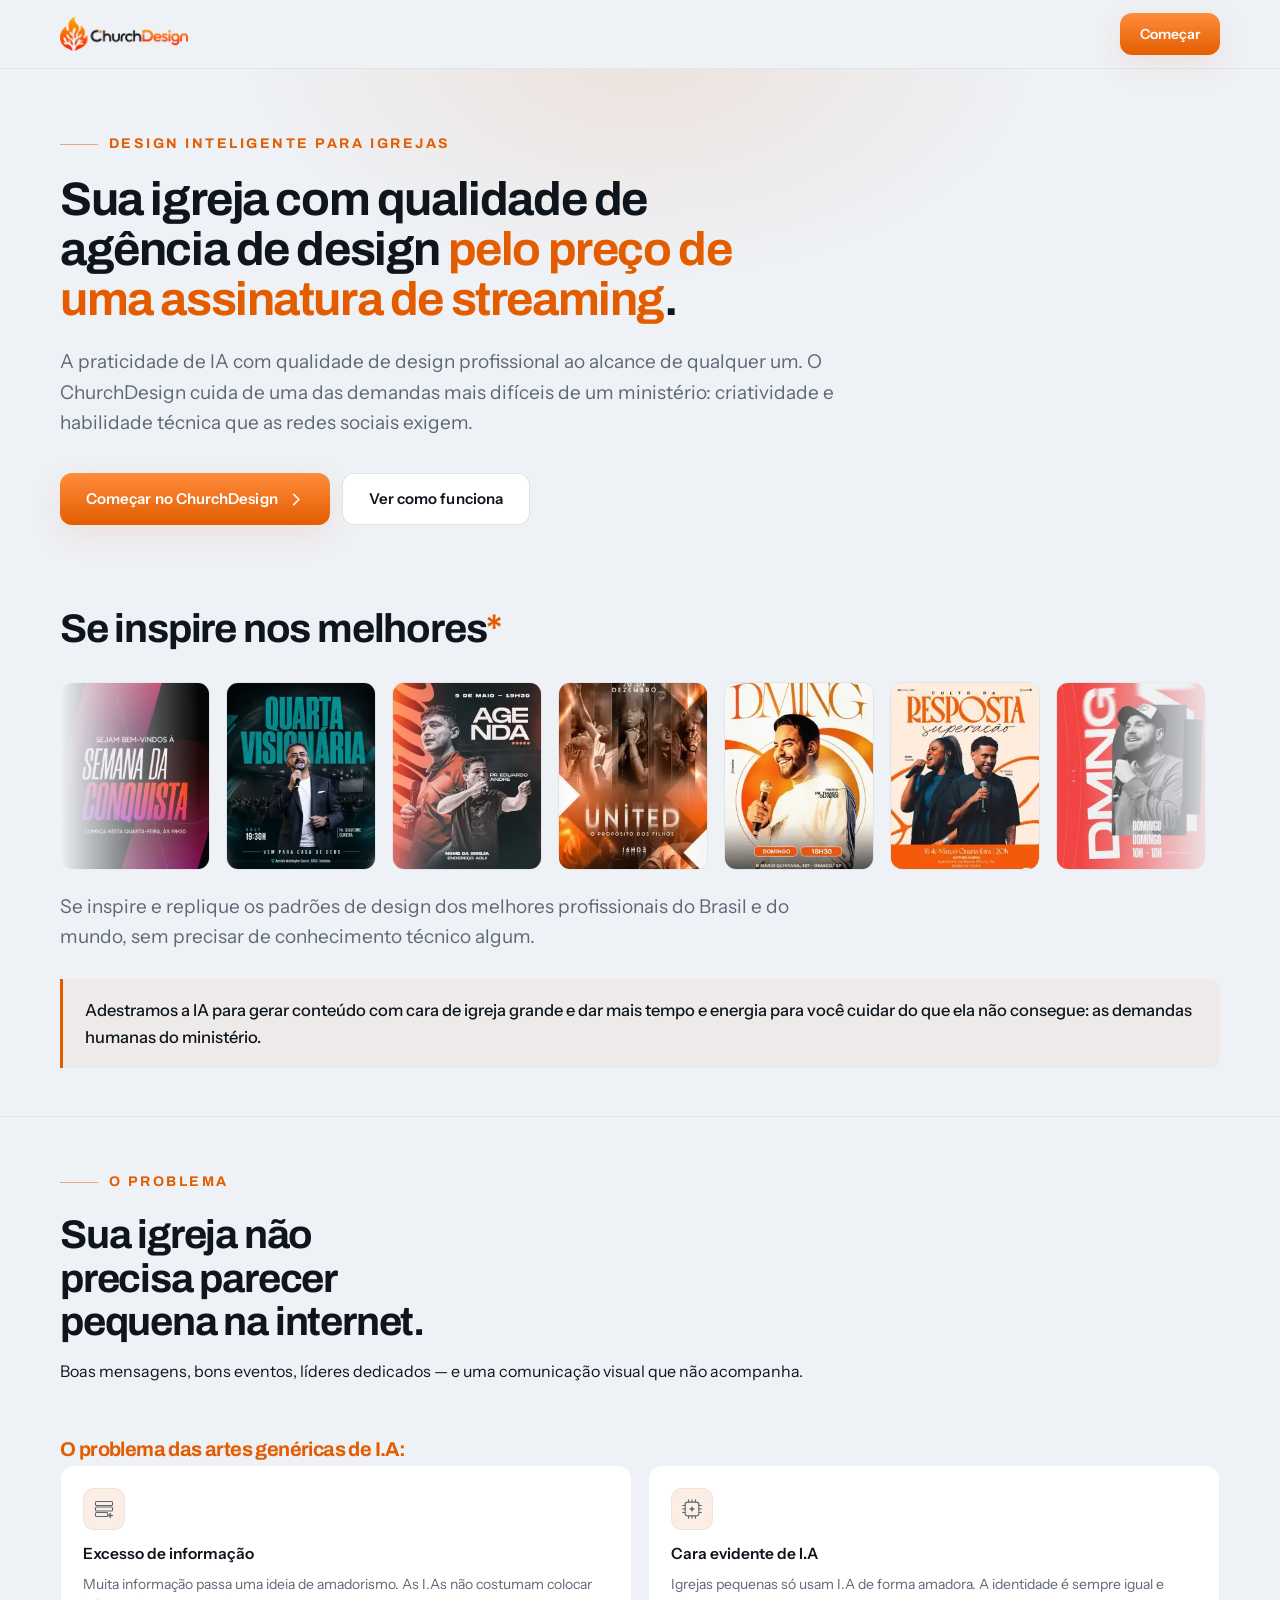
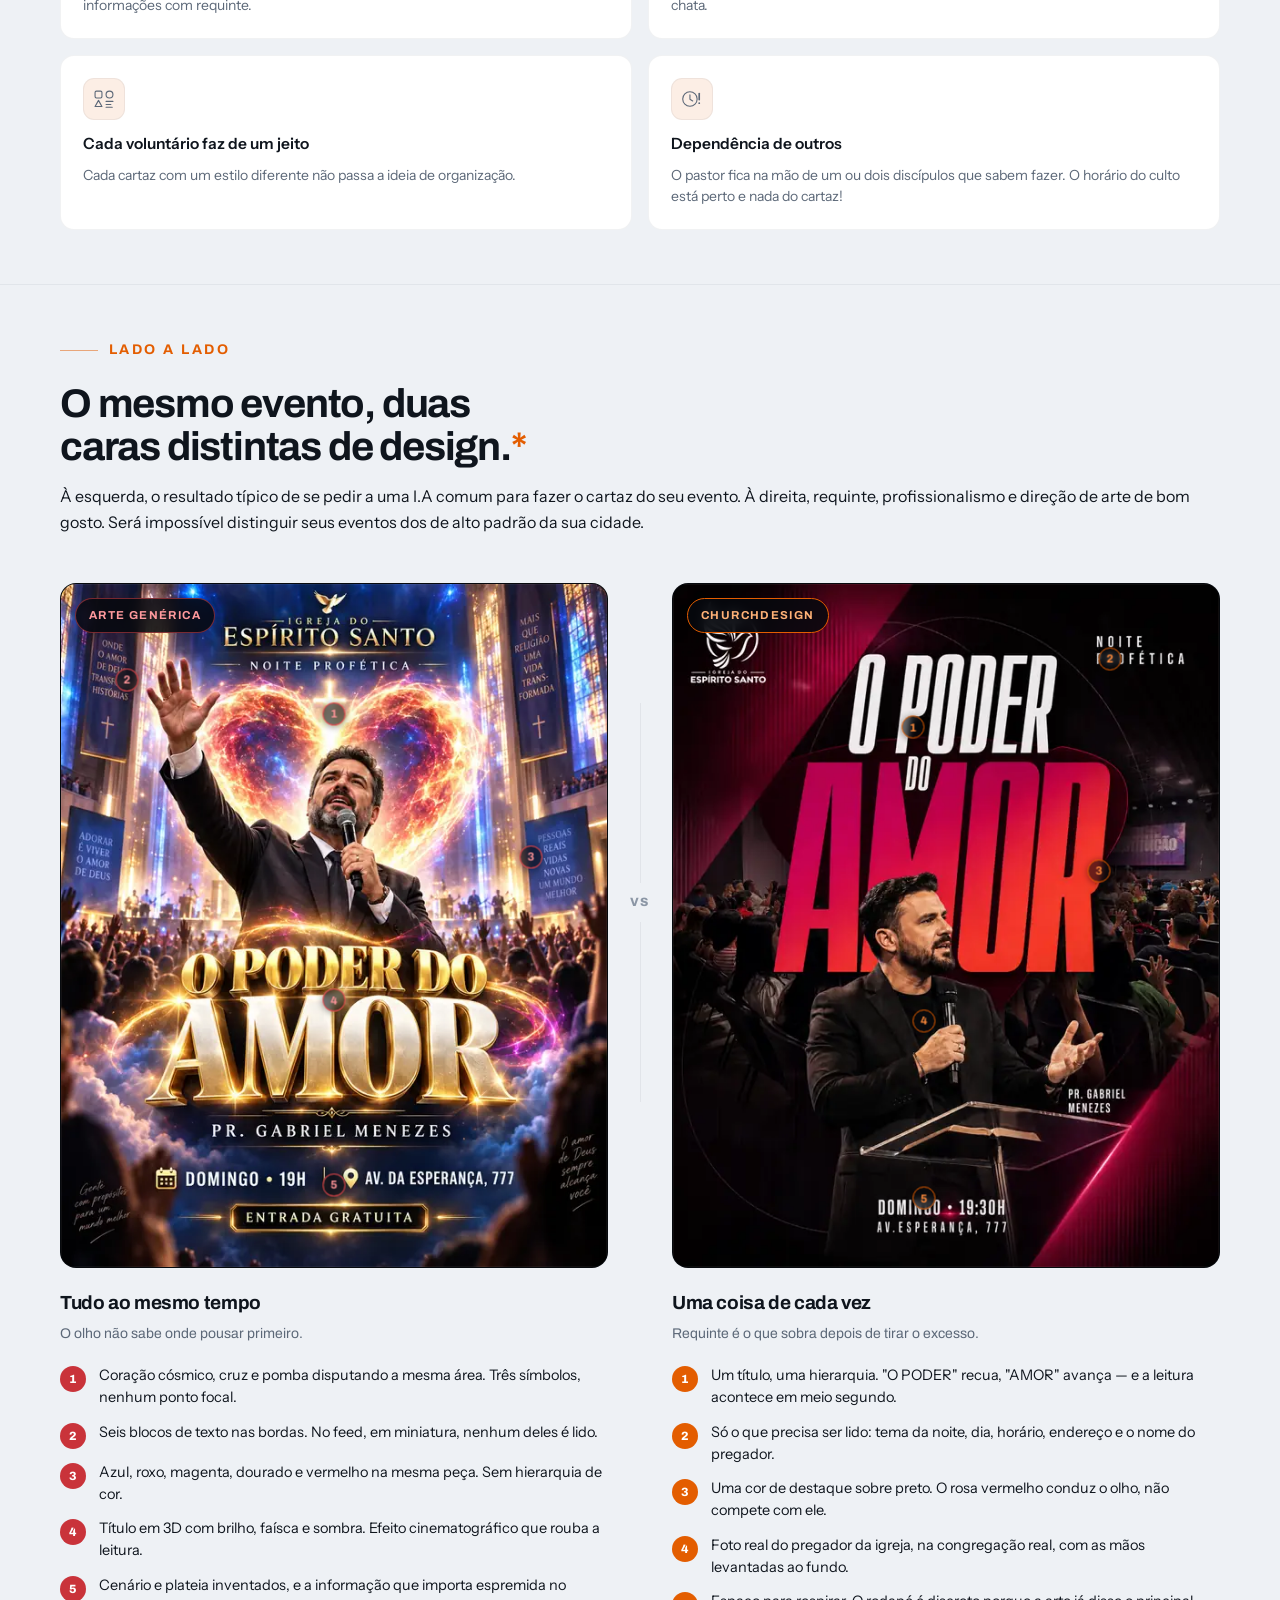
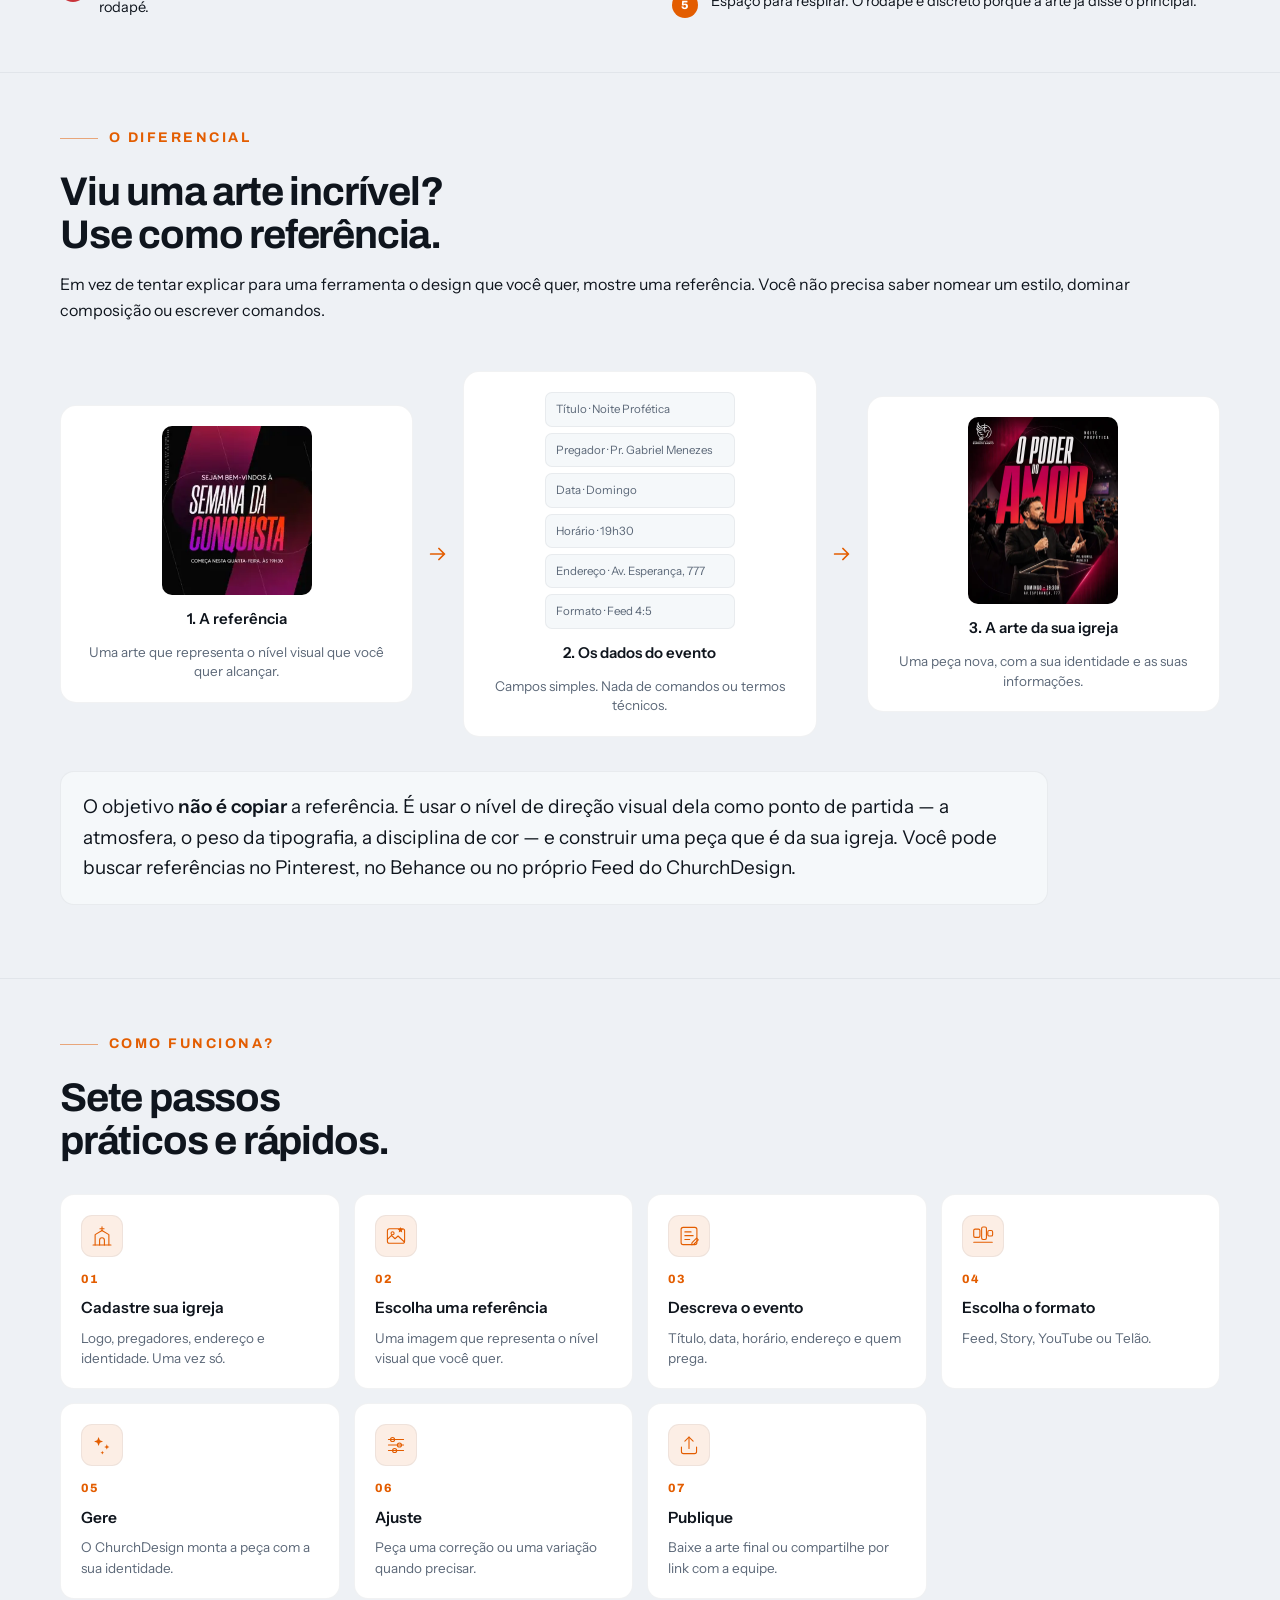
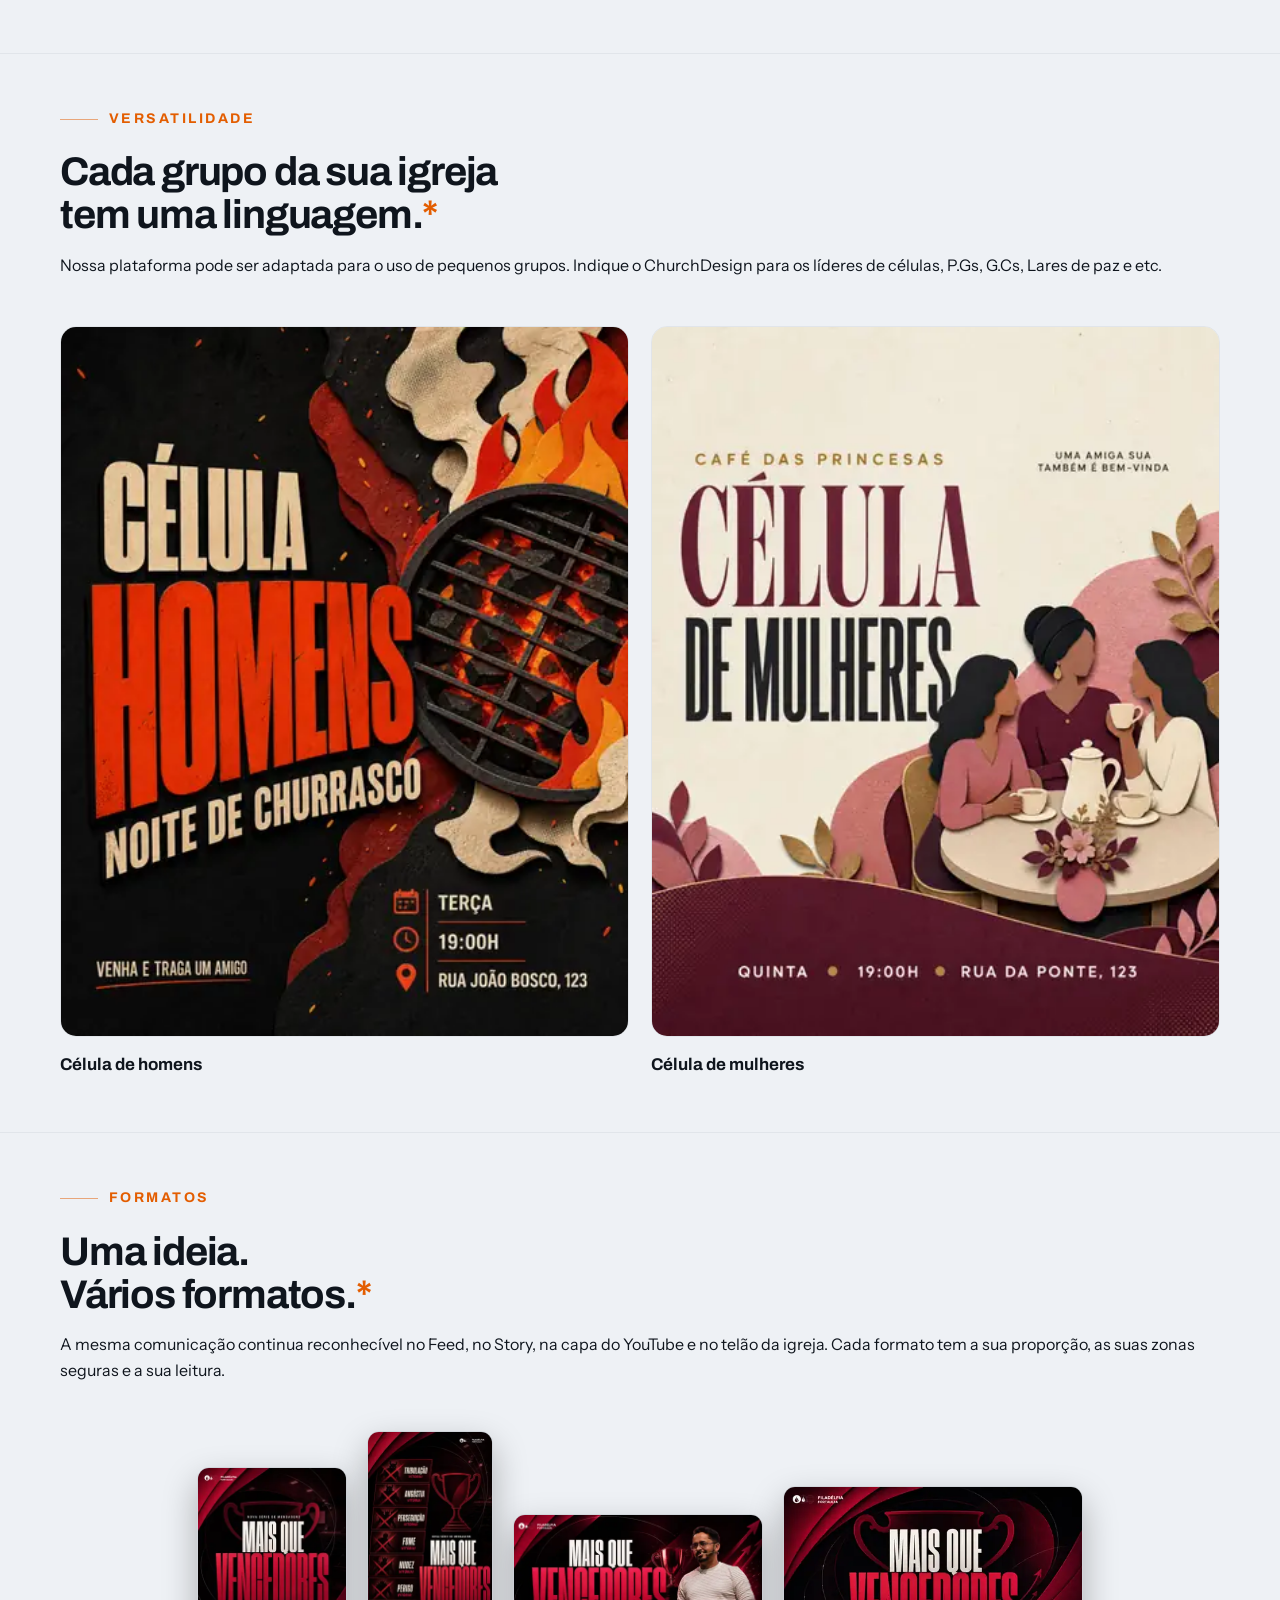
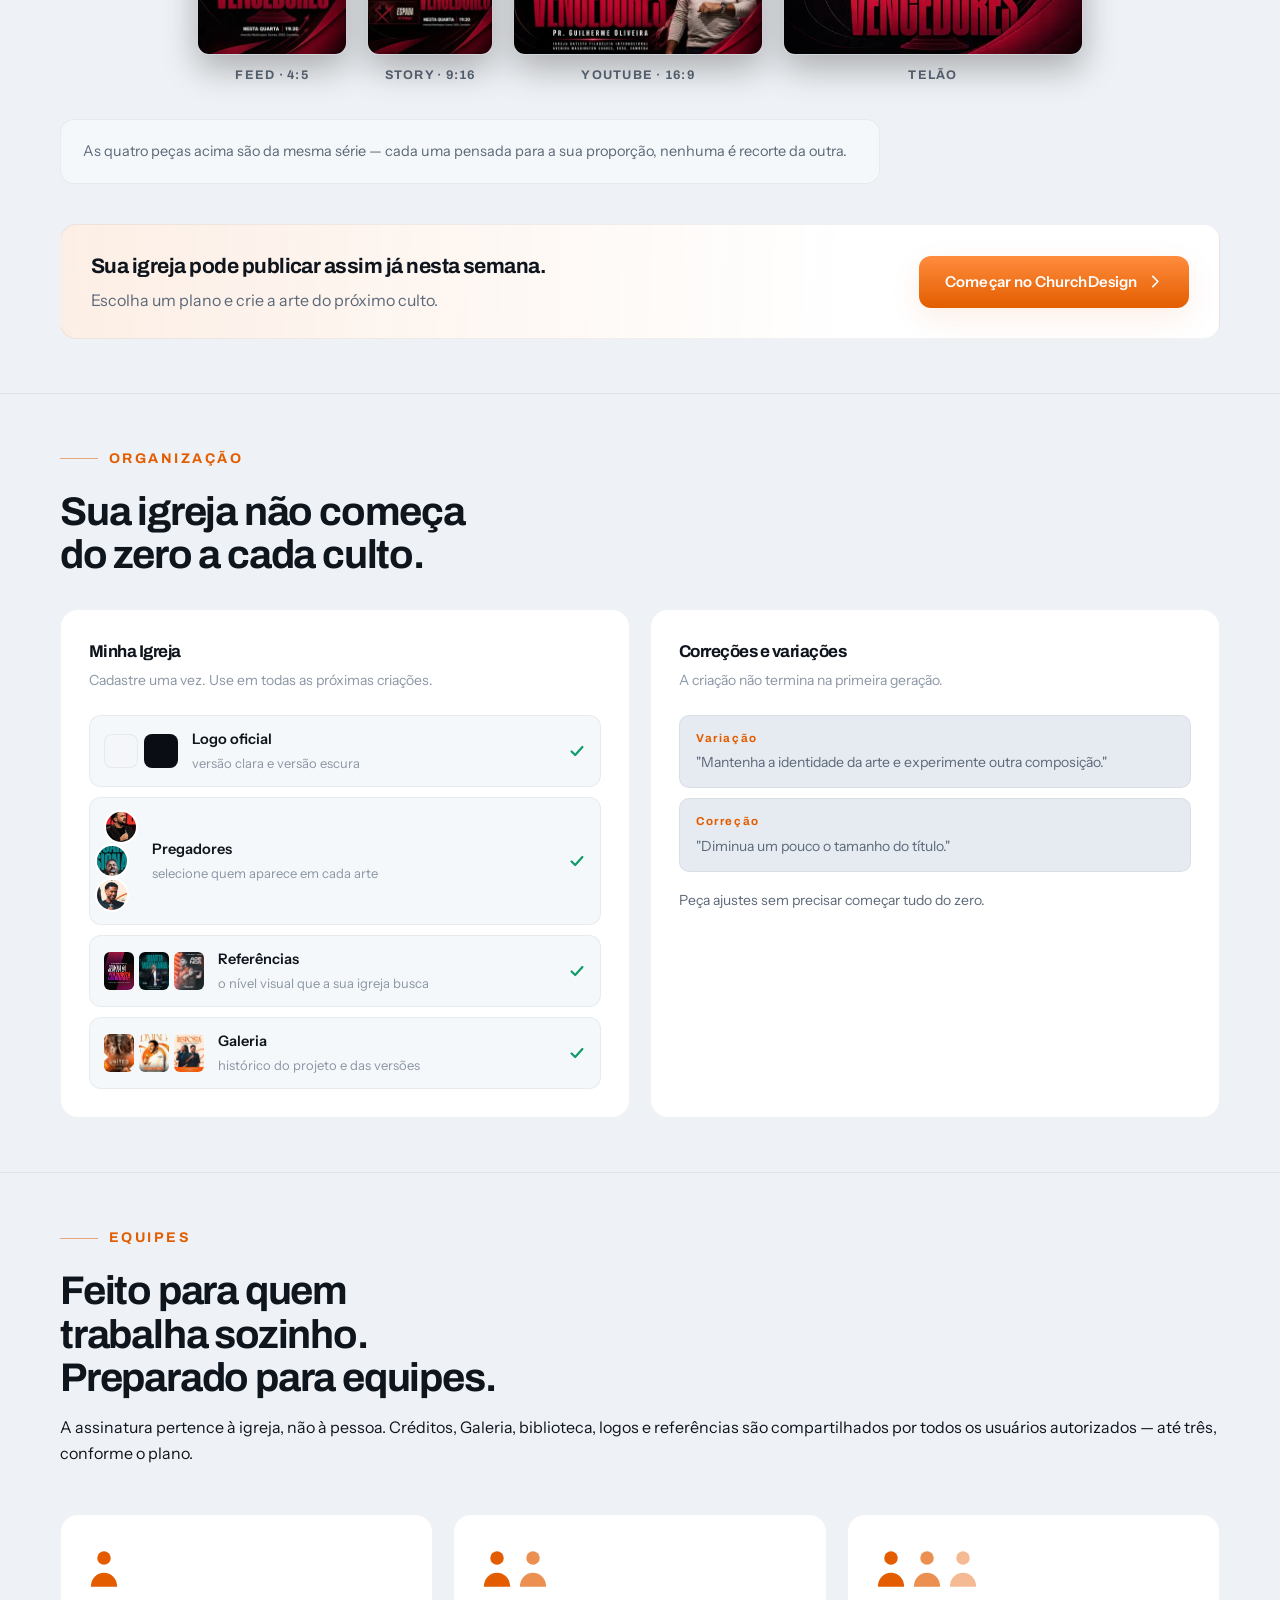
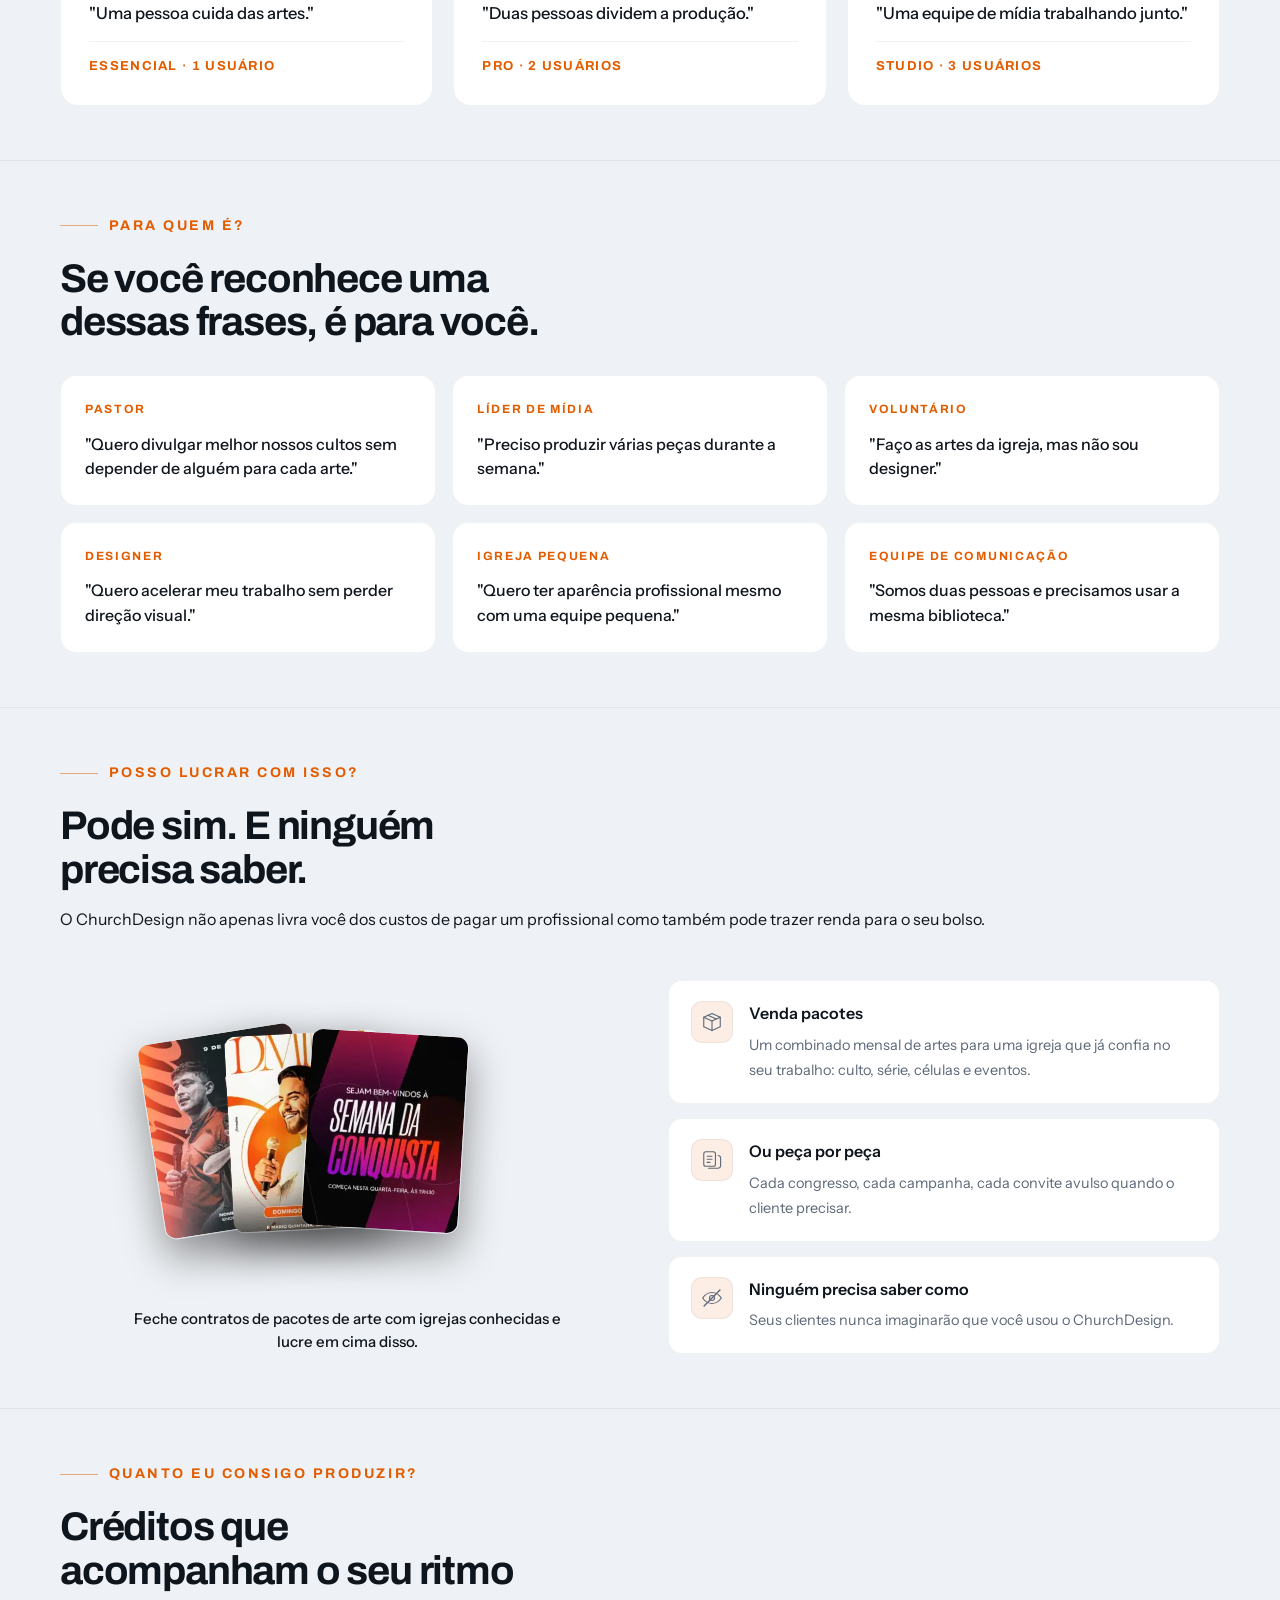
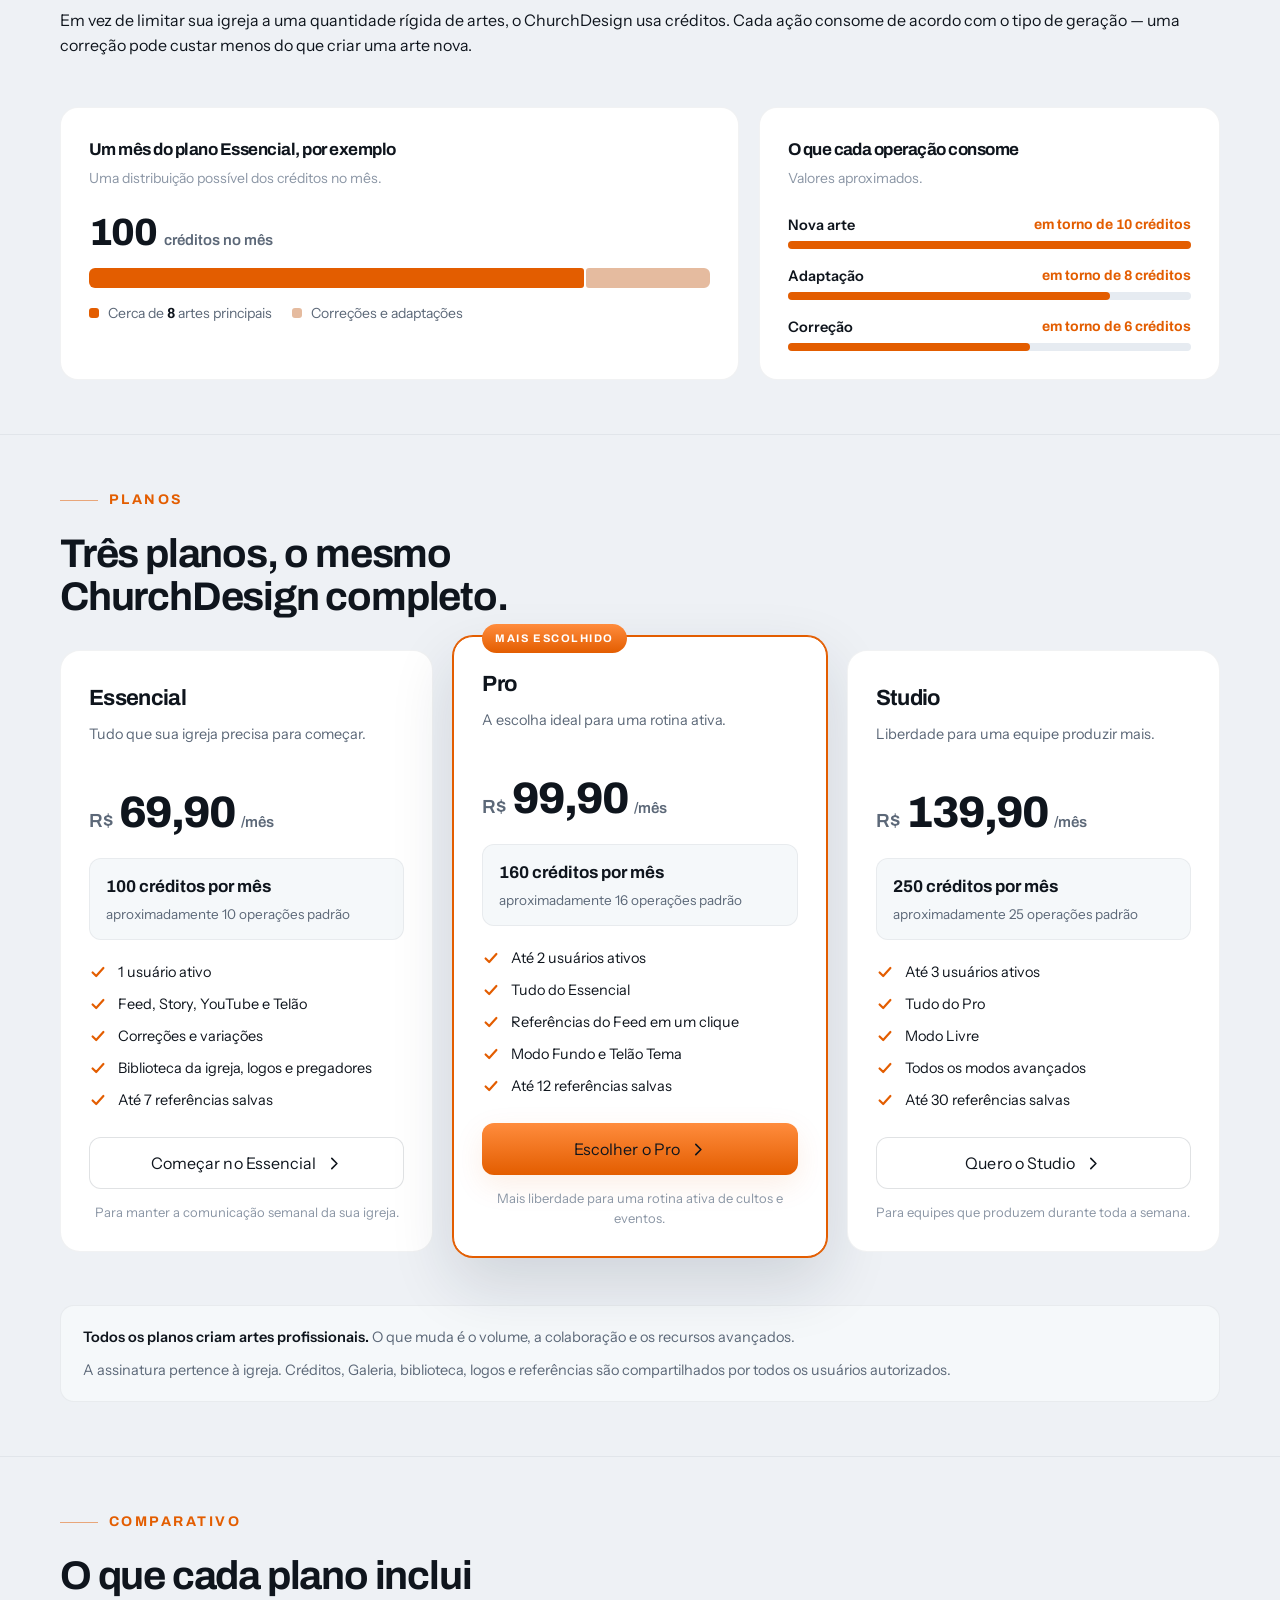
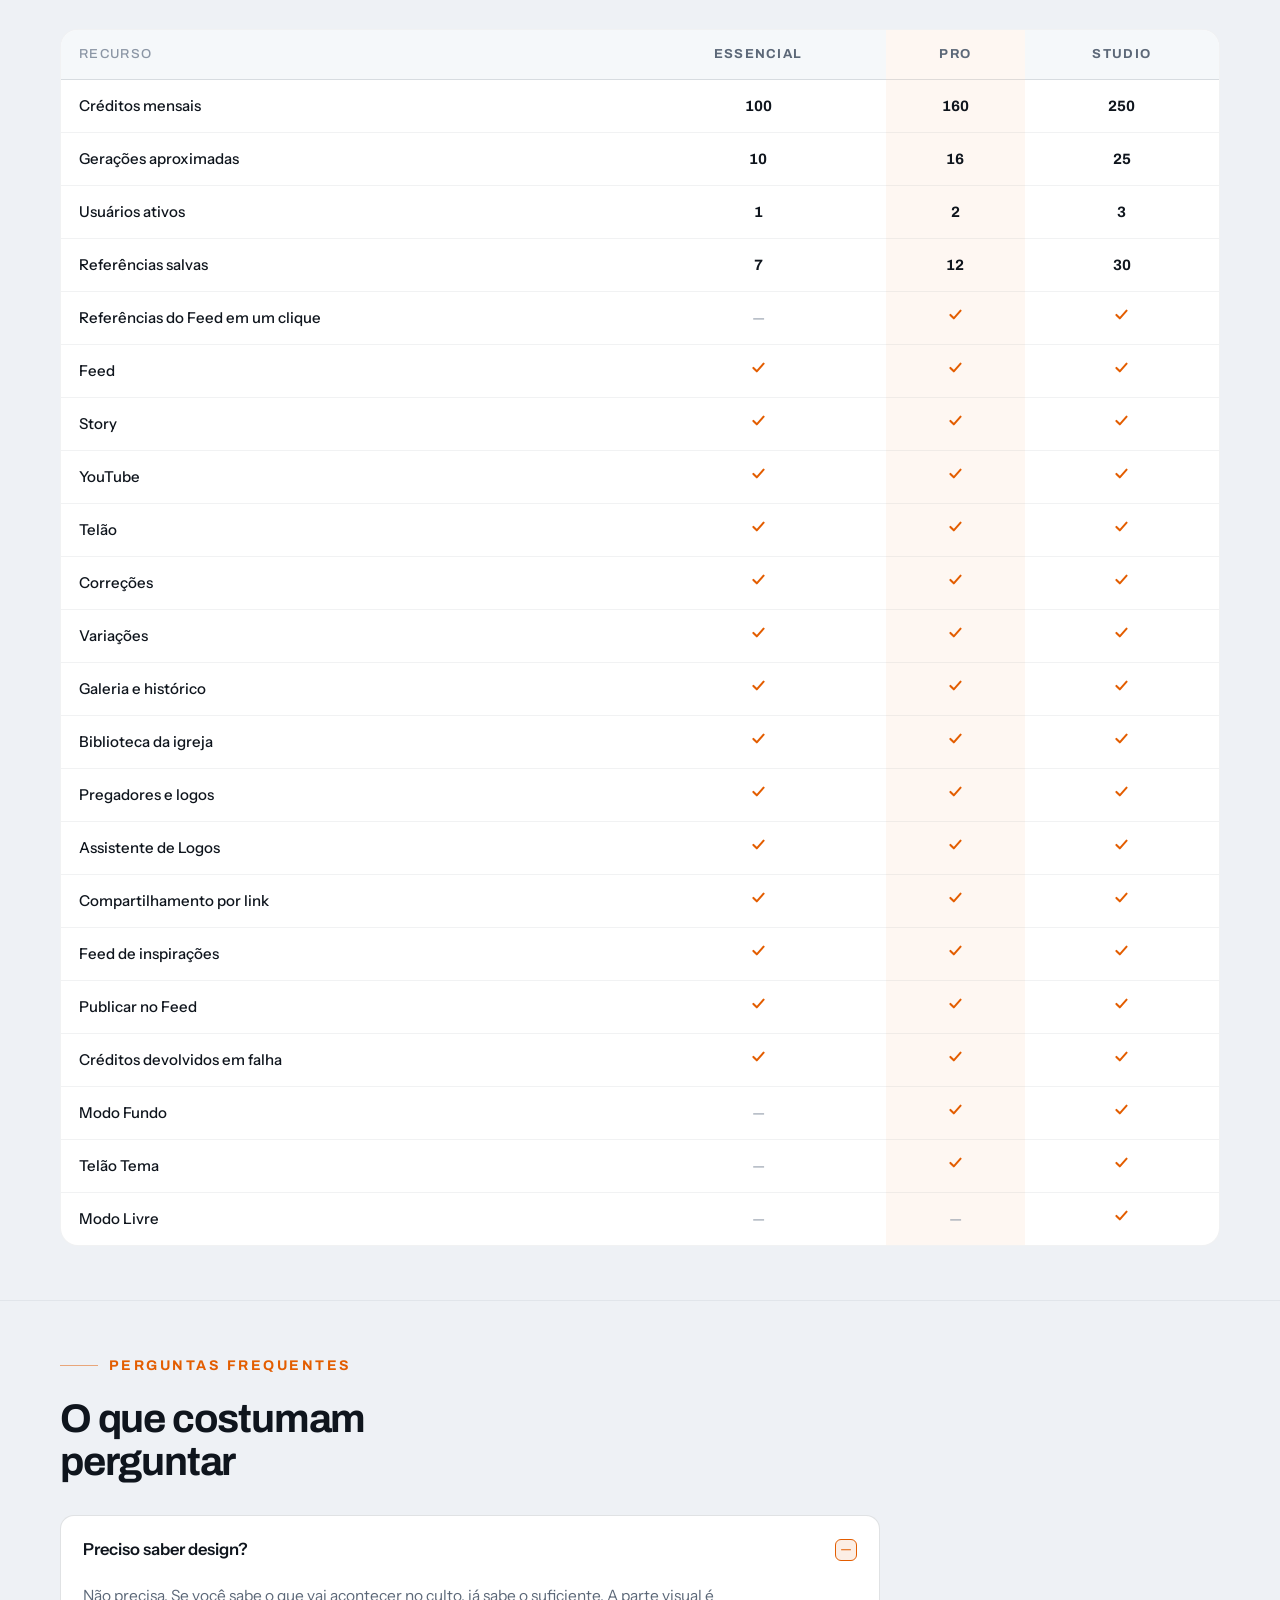
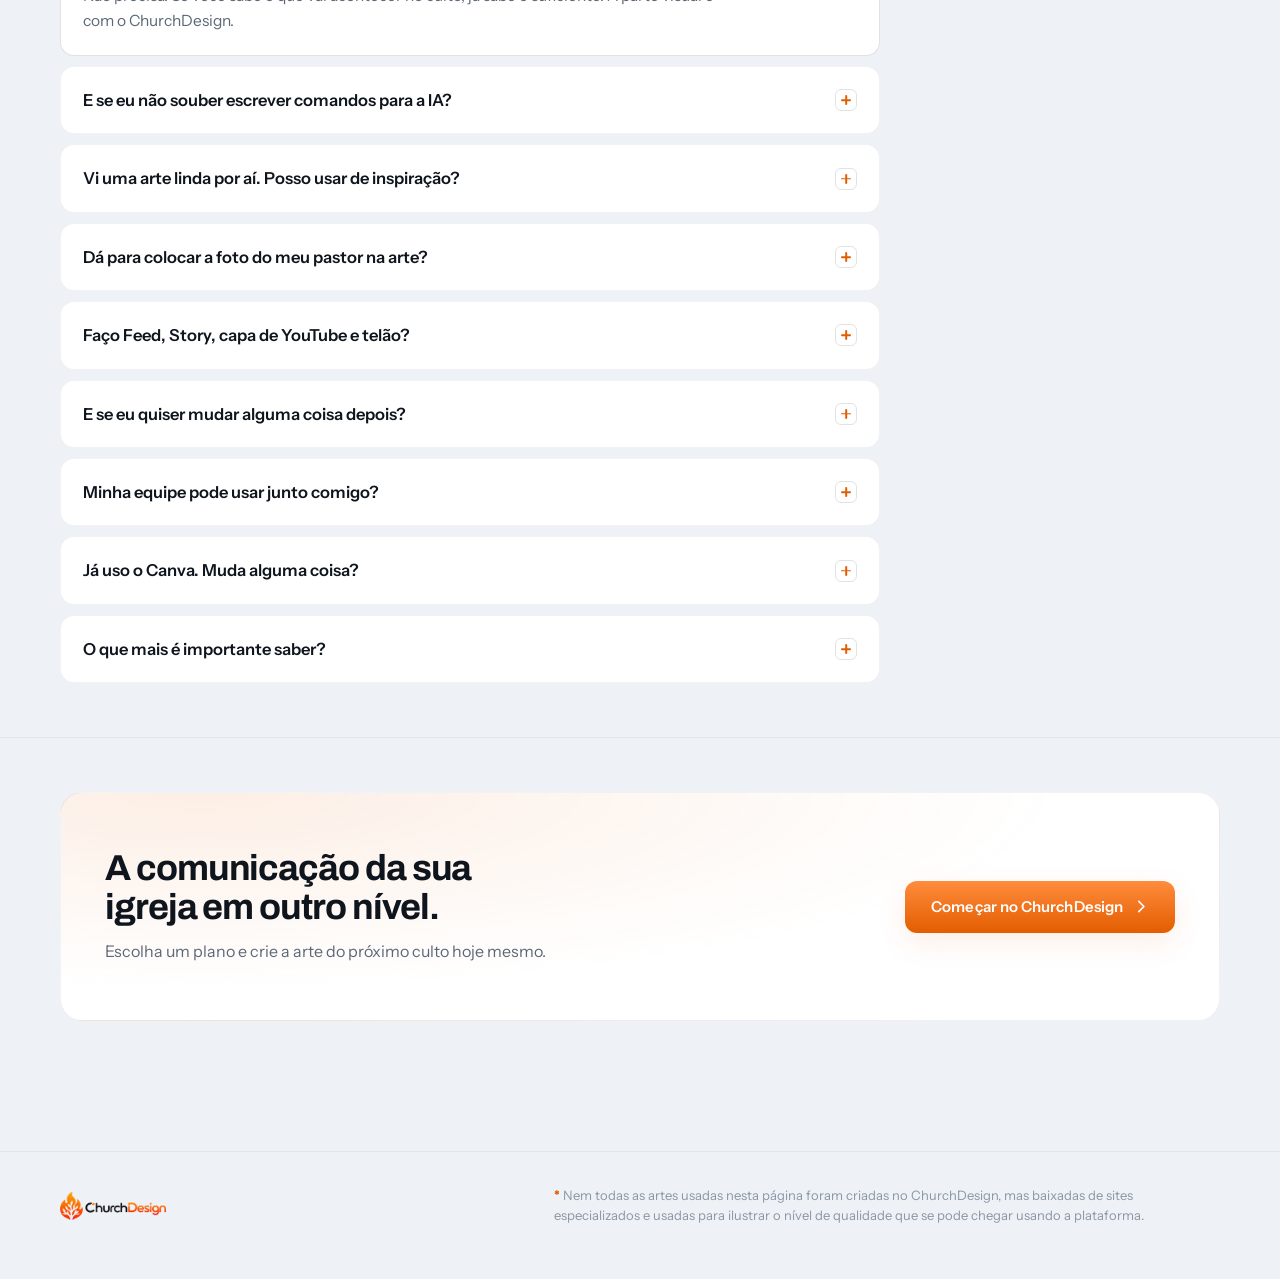
==== planos/index.html @ 76c82bb4 "atualizar landingpage" ====
<!DOCTYPE html>
<html lang="pt-BR">
<head>
<meta charset="UTF-8">
<meta name="viewport" content="width=device-width, initial-scale=1.0, viewport-fit=cover">
<title>ChurchDesign</title>
<link rel="preconnect" href="https://fonts.googleapis.com">
<link rel="preconnect" href="https://fonts.gstatic.com" crossorigin>
<link rel="stylesheet" href="https://fonts.googleapis.com/css2?family=Archivo:wght@500;600;700;800&family=Instrument+Sans:wght@400;500;600&display=swap">
<style>html,body{margin:0;padding:0;background:#eef1f5}</style>
</head>
<body>
<style>
/* =========================================================================
   CHURCHDESIGN — PAGINA DE PLANOS  ·  v1.0.0
   Arquivo unico: HTML + CSS + JS. Logo e artes embutidas, sem assets externos.
   Mesmo sistema visual do tutorial de primeiro acesso. Prefixo .cdp-
   ========================================================================= */

.cdp-root{
  --cd-logo:url("[data-uri]");
  --cd-ground:#06080c;
  --cd-panel:#0c1017;
  --cd-raise:#121924;
  --cd-inset:#080c12;
  --cd-line:rgba(152,172,204,.14);
  --cd-line-2:rgba(152,172,204,.07);
  --cd-ink:#eef2f8;
  --cd-mute:#8b97a8;
  --cd-faint:#5c6675;
  --cd-flame:#ff7417;
  --cd-ember:#ffa257;
  --cd-tint:rgba(255,116,23,.13);
  --cd-tint-2:rgba(255,116,23,.06);
  --cd-good:#4fd39a;
  --cd-shadow:0 30px 80px rgba(0,0,0,.5);
  --cd-hair:inset 0 1px 0 rgba(255,255,255,.045);
}
.cdp-root[data-theme="light"]{
  --cd-logo:url("[data-uri]");
  --cd-ground:#eef1f5;
  --cd-panel:#ffffff;
  --cd-raise:#f5f8fa;
  --cd-inset:#e6ebf1;
  --cd-line:rgba(18,32,52,.13);
  --cd-line-2:rgba(18,32,52,.06);
  --cd-ink:#0f151d;
  --cd-mute:#5c6878;
  --cd-faint:#8b96a5;
  --cd-flame:#e35d00;
  --cd-ember:#ff8c3d;
  --cd-tint:rgba(227,93,0,.10);
  --cd-tint-2:rgba(227,93,0,.05);
  --cd-good:#0f9a68;
  --cd-shadow:0 26px 64px rgba(20,34,54,.14);
  --cd-hair:inset 0 1px 0 rgba(255,255,255,.9);
}

.cdp-root,.cdp-root *{box-sizing:border-box}
.cdp-root{
  font-family:"Instrument Sans",ui-sans-serif,-apple-system,BlinkMacSystemFont,"Segoe UI",Roboto,sans-serif;
  color:var(--cd-ink);background:var(--cd-ground);min-height:100dvh;
  -webkit-font-smoothing:antialiased;
  font-size:16px;line-height:1.6;
}
.cdp-root button{font:inherit;color:inherit}
.cdp-root :focus-visible{outline:2px solid var(--cd-flame);outline-offset:3px;border-radius:8px}
.cdp-wrap{width:min(1160px,92vw);margin-inline:auto}
.cdp-root h1,.cdp-root h2,.cdp-root h3{font-family:"Archivo",system-ui,sans-serif;letter-spacing:-.03em;margin:0}
.cdp-eyebrow{
  display:flex;align-items:center;gap:.75em;
  font-family:"Archivo",system-ui,sans-serif;font-size:14px;font-weight:700;
  letter-spacing:.18em;text-transform:uppercase;color:var(--cd-flame);margin-bottom:20px;
}
.cdp-eyebrow i{display:block;height:1px;width:38px;background:currentColor;opacity:.5}

/* ---------- topo ---------- */
.cdp-top{
  position:sticky;top:0;z-index:50;
  border-bottom:1px solid var(--cd-line-2);
  background:color-mix(in srgb,var(--cd-ground) 88%,transparent);
  -webkit-backdrop-filter:blur(14px);backdrop-filter:blur(14px);
}
.cdp-top .cdp-wrap{display:flex;align-items:center;gap:20px;height:68px}
.cdp-mark{width:158px;height:34px;background:var(--cd-logo) left center/contain no-repeat;flex:none}
.cdp-top nav{margin-left:auto;display:flex;align-items:center;gap:8px}
.cdp-ghost{
  border:1px solid var(--cd-line);background:transparent;color:var(--cd-mute);
  border-radius:999px;padding:9px 16px;font-size:13px;font-weight:600;cursor:pointer;
  transition:color .2s,border-color .2s;
}
.cdp-ghost:hover{color:var(--cd-ink);border-color:var(--cd-flame)}

/* ---------- botoes ---------- */
.cdp-btn{
  display:inline-flex;align-items:center;justify-content:center;gap:9px;
  height:52px;padding:0 26px;border-radius:12px;cursor:pointer;border:0;
  font-size:15px;font-weight:600;letter-spacing:.005em;text-decoration:none;
  transition:transform .18s,filter .2s,border-color .2s,background .2s;
}
.cdp-btn:active{transform:scale(.98)}
.cdp-btn svg{width:17px;height:17px;flex:none}
.cdp-solid{color:#fff;background:linear-gradient(180deg,var(--cd-ember),var(--cd-flame));box-shadow:0 10px 30px var(--cd-tint)}
.cdp-solid:hover{filter:brightness(1.06)}
.cdp-outline{border:1px solid var(--cd-line);background:var(--cd-panel);color:var(--cd-ink)}
.cdp-outline:hover{border-color:var(--cd-flame);background:var(--cd-tint-2)}

/* ---------- hero ---------- */
.cdp-hero{padding:64px 0 48px;position:relative;overflow:hidden}
.cdp-hero::before{
  content:"";position:absolute;left:50%;top:-340px;width:1100px;height:640px;
  transform:translateX(-50%);pointer-events:none;
  background:radial-gradient(closest-side,var(--cd-tint),transparent 72%);
}
.cdp-hero .cdp-wrap{position:relative}
.cdp-hero h1{font-size:clamp(38px,5.4vw,62px);line-height:1.03;font-weight:700;max-width:16ch;text-wrap:balance}
.cdp-hero p{margin:22px 0 0;max-width:56ch;color:var(--cd-mute);font-size:clamp(16px,1.5vw,19px);line-height:1.62}
.cdp-claim{
  margin-top:30px;padding:18px 22px;border-left:3px solid var(--cd-flame);
  background:var(--cd-tint-2);border-radius:0 12px 12px 0;
  font-size:16px;font-weight:500;color:var(--cd-ink);max-width:62ch;
}

/* faixa de artes */
.cdp-strip{margin-top:32px;position:relative;overflow:hidden;-webkit-mask-image:linear-gradient(90deg,transparent,#000 12%,#000 88%,transparent);mask-image:linear-gradient(90deg,transparent,#000 12%,#000 88%,transparent)}
.cdp-strip-track{display:flex;gap:16px;width:max-content;animation:cdp-slide 46s linear infinite}
.cdp-strip img{
  display:block;width:150px;aspect-ratio:4/5;object-fit:cover;border-radius:12px;
  border:1px solid var(--cd-line-2);
}
.cdp-ast{color:var(--cd-flame);font-weight:700}
.cdp-root .cdp-strip-tit{
  margin:clamp(58px,6.4vw,92px) 0 0;
  font-family:"Archivo",system-ui,sans-serif;
  font-size:clamp(28px,3.4vw,40px);line-height:1.08;font-weight:700;letter-spacing:-.03em;
  text-wrap:balance;max-width:20ch;
}
.cdp-strip-label{margin:18px 0 0;max-width:76ch;font-size:15px;line-height:1.55;color:var(--cd-mute)}
@keyframes cdp-slide{from{transform:translateX(0)}to{transform:translateX(-50%)}}

/* ---------- secoes ---------- */
.cdp-sec{padding:54px 0;border-top:1px solid var(--cd-line-2)}
.cdp-sec h2{font-size:clamp(28px,3.4vw,40px);line-height:1.08;font-weight:700;max-width:20ch;text-wrap:balance}
.cdp-sec>.cdp-wrap>p.cdp-lead{margin:16px 0 0;max-width:62ch;color:var(--cd-mute);font-size:17px}
.cdp-head-row{display:flex;align-items:flex-end;justify-content:space-between;gap:32px;flex-wrap:wrap;margin-bottom:32px}

/* ---------- cards dos planos ---------- */
.cdp-planos{display:grid;grid-template-columns:repeat(3,1fr);gap:20px;align-items:start}
.cdp-plano{
  position:relative;display:flex;flex-direction:column;
  padding:30px 28px 28px;border:1px solid var(--cd-line-2);border-radius:20px;
  background:var(--cd-panel);
  transition:border-color .25s,transform .25s;
}
.cdp-plano:hover{border-color:var(--cd-line);transform:translateY(-3px)}
.cdp-plano.cdp-destaque{
  border-color:var(--cd-flame);
  box-shadow:0 0 0 1px var(--cd-flame),var(--cd-shadow);
  transform:translateY(-14px);
}
.cdp-plano.cdp-destaque:hover{transform:translateY(-17px)}
.cdp-badge{
  position:absolute;top:-13px;left:28px;
  padding:6px 13px;border-radius:999px;color:#fff;
  background:linear-gradient(180deg,var(--cd-ember),var(--cd-flame));
  font-family:"Archivo",system-ui,sans-serif;
  font-size:11px;font-weight:700;letter-spacing:.14em;text-transform:uppercase;
}
.cdp-plano h3{font-size:22px;font-weight:700}
.cdp-plano>.cdp-pos{margin:8px 0 0;color:var(--cd-mute);font-size:14.5px;line-height:1.5;min-height:44px}
.cdp-preco{
  display:flex;align-items:baseline;gap:6px;margin:22px 0 4px;
  font-family:"Archivo",system-ui,sans-serif;font-variant-numeric:tabular-nums;
}
.cdp-preco small{font-size:19px;font-weight:600;color:var(--cd-mute)}
.cdp-preco b{font-size:44px;font-weight:800;letter-spacing:-.045em;line-height:1}
.cdp-preco span{font-size:15px;font-weight:600;color:var(--cd-mute)}
.cdp-creditos{
  margin-top:18px;padding:14px 16px;border-radius:12px;
  border:1px solid var(--cd-line-2);background:var(--cd-raise);
}
.cdp-creditos b{
  display:block;font-family:"Archivo",system-ui,sans-serif;
  font-size:17px;font-weight:700;font-variant-numeric:tabular-nums;
}
.cdp-creditos span{display:block;margin-top:3px;font-size:13.5px;color:var(--cd-mute)}
.cdp-lista{list-style:none;margin:22px 0 0;padding:0;display:grid;gap:11px;flex:1}
.cdp-lista li{display:grid;grid-template-columns:18px 1fr;gap:11px;align-items:start;font-size:14.5px;line-height:1.45}
.cdp-lista svg{width:18px;height:18px;margin-top:1px;color:var(--cd-flame);flex:none}
.cdp-plano .cdp-btn{width:100%;margin-top:26px}
.cdp-sub{margin:14px 0 0;font-size:13px;line-height:1.5;color:var(--cd-faint);text-align:center}
.cdp-nota{
  margin-top:34px;display:grid;gap:10px;padding:20px 22px;
  border:1px solid var(--cd-line-2);border-radius:14px;background:var(--cd-raise);
}
.cdp-nota p{margin:0;font-size:14.5px;color:var(--cd-mute);line-height:1.55}
.cdp-nota p b{color:var(--cd-ink);font-weight:600}

/* ---------- creditos ---------- */
.cdp-credito-grid{display:grid;grid-template-columns:1.25fr .85fr;gap:20px;align-items:stretch}
.cdp-card{
  padding:28px;border:1px solid var(--cd-line-2);border-radius:18px;background:var(--cd-panel);
}
.cdp-card h3{font-size:17px;font-weight:700;margin-bottom:4px}
.cdp-card .cdp-hint{margin:0 0 24px;font-size:14px;color:var(--cd-faint)}
.cdp-total{
  display:flex;align-items:baseline;gap:8px;margin-bottom:16px;
  font-family:"Archivo",system-ui,sans-serif;font-variant-numeric:tabular-nums;
}
.cdp-total b{font-size:38px;font-weight:800;letter-spacing:-.04em;line-height:1}
.cdp-total span{font-size:15px;font-weight:600;color:var(--cd-mute)}
.cdp-bar{display:flex;gap:2px;height:20px;margin-bottom:14px}
.cdp-bar i{display:block;height:100%;border-radius:3px}
.cdp-bar i:first-child{border-radius:6px 3px 3px 6px;background:var(--cd-flame)}
.cdp-bar i:last-child{border-radius:3px 6px 6px 3px;background:color-mix(in srgb,var(--cd-flame) 34%,var(--cd-inset))}
.cdp-legenda{display:flex;flex-wrap:wrap;gap:20px}
.cdp-legenda div{display:flex;align-items:center;gap:9px;font-size:14px;color:var(--cd-mute)}
.cdp-legenda span{display:block}
.cdp-legenda em{width:10px;height:10px;border-radius:3px;flex:none}
.cdp-legenda b{color:var(--cd-ink);font-weight:600;font-variant-numeric:tabular-nums}
.cdp-custos{display:grid;gap:16px;margin-top:4px}
.cdp-custo{display:grid;grid-template-columns:1fr auto;gap:4px 12px;align-items:center}
.cdp-custo b{font-size:14.5px;font-weight:600}
.cdp-custo span{
  font-family:"Archivo",system-ui,sans-serif;font-size:14px;font-weight:700;
  color:var(--cd-flame);font-variant-numeric:tabular-nums;
}
.cdp-custo i{
  grid-column:1/-1;display:block;height:8px;border-radius:4px;
  background:var(--cd-flame);
}
.cdp-custo u{
  grid-column:1/-1;display:block;height:8px;border-radius:4px;text-decoration:none;
  background:var(--cd-inset);position:relative;
}
.cdp-custo u b{
  position:absolute;left:0;top:0;bottom:0;border-radius:4px;background:var(--cd-flame);
}

/* ---------- tabela ---------- */
.cdp-tabela-wrap{position:relative;overflow-x:auto;border:1px solid var(--cd-line-2);border-radius:18px;background:var(--cd-panel)}
.cdp-tabela{width:100%;min-width:640px;border-collapse:separate;border-spacing:0;font-size:15px}
.cdp-tabela th,.cdp-tabela td{padding:14px 18px;text-align:center;border-bottom:1px solid var(--cd-line-2)}
.cdp-tabela th:first-child,.cdp-tabela td:first-child{text-align:left;font-weight:500}
.cdp-tabela thead th{
  font-family:"Archivo",system-ui,sans-serif;font-size:13px;font-weight:700;
  letter-spacing:.1em;text-transform:uppercase;color:var(--cd-mute);
  background:var(--cd-raise);border-bottom:1px solid var(--cd-line);
}
.cdp-tabela thead th:first-child{color:var(--cd-faint)}
.cdp-tabela tbody tr:last-child td{border-bottom:0}
.cdp-tabela td:nth-child(3),.cdp-tabela th:nth-child(3){background:var(--cd-tint-2)}
.cdp-tabela .cdp-num{font-family:"Archivo",system-ui,sans-serif;font-weight:700;font-variant-numeric:tabular-nums}
.cdp-tabela svg{width:17px;height:17px;color:var(--cd-flame)}
.cdp-tabela .cdp-nao{color:var(--cd-faint)}
.cdp-rodape-tabela{margin-top:14px;font-size:13px;color:var(--cd-faint)}

/* ---------- qual plano ---------- */
.cdp-perfis{display:grid;grid-template-columns:repeat(3,1fr);gap:20px}
.cdp-perfil{
  padding:28px;border:1px solid var(--cd-line-2);border-radius:18px;background:var(--cd-panel);
  display:flex;flex-direction:column;gap:14px;
}
.cdp-gente{display:flex;gap:6px;align-items:flex-end;height:44px}
.cdp-gente svg{width:30px;height:38px;color:var(--cd-flame)}
.cdp-gente svg:nth-child(2){opacity:.68}
.cdp-gente svg:nth-child(3){opacity:.42}
.cdp-perfil q{
  display:block;font-size:16.5px;line-height:1.55;quotes:none;
  font-weight:500;
}
.cdp-perfil q::before,.cdp-perfil q::after{content:'"'}
.cdp-perfil footer{
  margin-top:auto;padding-top:14px;border-top:1px solid var(--cd-line-2);
  font-family:"Archivo",system-ui,sans-serif;font-size:13px;font-weight:700;
  letter-spacing:.1em;text-transform:uppercase;color:var(--cd-flame);
}

/* ---------- FAQ ---------- */
.cdp-faq{display:grid;gap:10px;max-width:820px}
.cdp-faq details{border:1px solid var(--cd-line-2);border-radius:14px;background:var(--cd-panel);overflow:hidden}
.cdp-faq details[open]{border-color:var(--cd-line)}
.cdp-faq summary{
  list-style:none;cursor:pointer;padding:20px 22px;
  display:flex;align-items:center;justify-content:space-between;gap:18px;
  font-size:16.5px;font-weight:600;
}
.cdp-faq summary::-webkit-details-marker{display:none}
.cdp-faq summary i{
  width:22px;height:22px;flex:none;position:relative;
  border-radius:6px;border:1px solid var(--cd-line);
  transition:background .2s,border-color .2s;
}
.cdp-faq summary i::before,.cdp-faq summary i::after{
  content:"";position:absolute;left:50%;top:50%;background:var(--cd-flame);
  transform:translate(-50%,-50%);border-radius:1px;
}
.cdp-faq summary i::before{width:10px;height:1.6px}
.cdp-faq summary i::after{width:1.6px;height:10px;transition:transform .22s}
.cdp-faq details[open] summary i{background:var(--cd-tint);border-color:var(--cd-flame)}
.cdp-faq details[open] summary i::after{transform:translate(-50%,-50%) scaleY(0)}
.cdp-faq p{margin:0;padding:0 22px 22px;color:var(--cd-mute);font-size:15.5px;line-height:1.62;max-width:70ch}

/* ---------- CTA final ---------- */
.cdp-cta{
  padding:56px 44px;border-radius:22px;border:1px solid var(--cd-line-2);
  background:
    radial-gradient(120% 140% at 12% 0%,var(--cd-tint),transparent 62%),
    var(--cd-panel);
  display:flex;align-items:center;justify-content:space-between;gap:34px;flex-wrap:wrap;
}
.cdp-cta h2{font-size:clamp(26px,3.2vw,36px);max-width:18ch}
.cdp-cta p{margin:12px 0 0;color:var(--cd-mute);font-size:16px;max-width:46ch}

/* ---------- rodape ---------- */
.cdp-foot{padding:34px 0 54px;border-top:1px solid var(--cd-line-2);margin-top:76px}
.cdp-foot .cdp-wrap{display:flex;align-items:center;justify-content:space-between;gap:20px;flex-wrap:wrap}
.cdp-aviso{margin:0;max-width:74ch;font-size:11.5px;line-height:1.5;color:var(--cd-faint)}
.cdp-foot p{margin:0;font-size:13px;color:var(--cd-faint)}

/* ---------- responsivo ---------- */
@media (max-width:980px){
  .cdp-planos{grid-template-columns:1fr;gap:26px}
  .cdp-plano.cdp-destaque{transform:none}
  .cdp-plano.cdp-destaque:hover{transform:translateY(-3px)}
  .cdp-plano>.cdp-pos{min-height:0}
  .cdp-credito-grid{grid-template-columns:1fr}
  .cdp-perfis{grid-template-columns:1fr}
  .cdp-hero{padding:44px 0 36px}
  .cdp-sec{padding:40px 0}
  .cdp-cta{padding:38px 26px}
}
@media (max-width:560px){
  .cdp-mark{width:126px;height:28px}
  .cdp-strip img{width:118px}
  .cdp-card{padding:22px}
  .cdp-plano{padding:26px 22px 24px}
}
@media (prefers-reduced-motion:reduce){
  .cdp-root *,.cdp-root *::before,.cdp-root *::after{animation:none!important;transition:none!important}
}

/* =========================================================================
   COMPONENTES DA LANDING PAGE
   ========================================================================= */
.cdp-sec{scroll-margin-top:86px}
.cdp-root{--cd-bad:#e5484d}
.cdp-root[data-theme="light"]{--cd-bad:#c9333a}

.cdp-hero h1{font-size:clamp(31px,4.1vw,47px);max-width:26ch;line-height:1.06}
.cdp-hero h1 em{font-style:normal;color:var(--cd-flame)}
.cdp-hero p{max-width:60ch}
.cdp-hero .cdp-claim{margin-top:26px;font-size:16.5px;line-height:1.6}
.cdp-hero-ctas{display:flex;flex-wrap:wrap;gap:12px;margin-top:34px}
.cdp-hero-nota{margin-top:18px;font-size:13.5px;color:var(--cd-faint)}

/* ---------- problema ---------- */
.cdp-claim-largo{max-width:none;margin-top:28px}
.cdp-honesto.cdp-grande{font-size:19px;line-height:1.62;color:var(--cd-ink);max-width:76ch}
.cdp-subtitulo{
  font-family:"Archivo",system-ui,sans-serif;font-size:20px;font-weight:700;
  letter-spacing:-.015em;margin:-16px 0 30px;color:var(--cd-flame);
}
.cdp-ico{
  display:grid;place-items:center;width:42px;height:42px;flex:none;
  border-radius:11px;border:1px solid var(--cd-line-2);
  background:var(--cd-tint);color:var(--cd-flame);margin-bottom:4px;
}
.cdp-ico svg{width:22px;height:22px}
.cdp-problemas{display:grid;grid-template-columns:repeat(2,1fr);gap:16px}
.cdp-problema{
  padding:22px;border:1px solid var(--cd-line-2);border-radius:14px;background:var(--cd-panel);
  display:grid;gap:8px;align-content:start;
}
.cdp-problema b{font-size:15.5px;font-weight:600}
.cdp-problema span{font-size:14px;color:var(--cd-mute);line-height:1.5}

/* ---------- comparativo visual (secao principal) ---------- */
.cdp-vs{display:grid;grid-template-columns:1fr 48px 1fr;gap:0 8px;align-items:start}
.cdp-vs-col{display:grid;gap:20px;min-width:0}
.cdp-vs-fig{position:relative;border-radius:16px;overflow:hidden;border:1px solid var(--cd-line-2);background:#06080c}
.cdp-vs-fig img{display:block;width:100%;height:auto}
.cdp-vs-fig::after{content:"";position:absolute;inset:0;box-shadow:inset 0 0 0 1px rgba(255,255,255,.05)}
.cdp-selo{
  position:absolute;z-index:3;top:14px;left:14px;
  padding:7px 13px;border-radius:999px;
  font-family:"Archivo",system-ui,sans-serif;font-size:11.5px;font-weight:700;
  letter-spacing:.12em;text-transform:uppercase;
  background:rgba(6,9,14,.86);-webkit-backdrop-filter:blur(6px);backdrop-filter:blur(6px);
}
.cdp-selo.cdp-ruim{color:#ff9a9d;border:1px solid rgba(229,72,77,.5)}
.cdp-selo.cdp-bom{color:#ffb277;border:1px solid var(--cd-flame)}
.cdp-pin{
  position:absolute;z-index:4;width:23px;height:23px;border-radius:50%;
  display:grid;place-items:center;transform:translate(-50%,-50%);
  font-family:"Archivo",system-ui,sans-serif;font-size:11.5px;font-weight:700;
  background:rgba(7,10,15,.58);
  -webkit-backdrop-filter:blur(3px);backdrop-filter:blur(3px);
  box-shadow:0 1px 7px rgba(0,0,0,.45);
}
.cdp-pin.cdp-ruim{color:#ff9599;border:1.5px solid rgba(229,72,77,.9)}
.cdp-pin.cdp-bom{color:var(--cd-ember);border:1.5px solid var(--cd-flame)}
.cdp-pontos{list-style:none;margin:0;padding:0;display:grid;gap:13px}
.cdp-pontos li{display:grid;grid-template-columns:26px 1fr;gap:13px;align-items:start;font-size:14.5px;line-height:1.5}
.cdp-pontos i{
  width:26px;height:26px;border-radius:50%;display:grid;place-items:center;font-style:normal;
  font-family:"Archivo",system-ui,sans-serif;font-size:12px;font-weight:800;color:#fff;margin-top:1px;
}
.cdp-pontos.cdp-ruim i{background:var(--cd-bad)}
.cdp-pontos.cdp-bom i{background:var(--cd-flame)}
.cdp-vs-tit{
  font-family:"Archivo",system-ui,sans-serif;font-size:19px;font-weight:700;letter-spacing:-.02em;
}
.cdp-vs-tit small{display:block;margin-top:5px;font-family:inherit;font-size:14px;font-weight:400;color:var(--cd-mute);letter-spacing:0}
.cdp-vs-meio{display:grid;justify-items:center;align-content:start;gap:10px;padding-top:120px}
.cdp-vs-meio b{
  font-family:"Archivo",system-ui,sans-serif;font-size:12px;font-weight:800;letter-spacing:.14em;
  color:var(--cd-faint);
}
.cdp-vs-meio i{display:block;width:1px;flex:1;min-height:180px;background:var(--cd-line-2)}
.cdp-honesto{
  margin-top:34px;padding:20px 22px;border-radius:14px;
  border:1px solid var(--cd-line-2);background:var(--cd-raise);
  font-size:14.5px;line-height:1.6;color:var(--cd-mute);max-width:82ch;
}
.cdp-honesto b{color:var(--cd-ink);font-weight:600}

/* ---------- fluxo da referencia ---------- */
.cdp-fluxo{display:grid;grid-template-columns:1fr auto 1fr auto 1fr;gap:14px;align-items:center}
.cdp-passo{
  padding:20px;border:1px solid var(--cd-line-2);border-radius:16px;background:var(--cd-panel);
  display:grid;gap:12px;justify-items:center;text-align:center;
}
.cdp-passo img{width:100%;max-width:150px;border-radius:10px;display:block}
.cdp-passo b{font-size:15px;font-weight:600}
.cdp-passo span{font-size:13.5px;color:var(--cd-mute);line-height:1.45}
.cdp-campos{width:100%;max-width:190px;display:grid;gap:6px}
.cdp-campos u{
  display:block;text-decoration:none;padding:7px 10px;border-radius:7px;
  border:1px solid var(--cd-line-2);background:var(--cd-raise);
  font-size:11.5px;color:var(--cd-mute);text-align:left;
}
.cdp-seta{color:var(--cd-flame);display:grid;place-items:center}
.cdp-seta svg{width:22px;height:22px}

/* ---------- como funciona ---------- */
.cdp-etapas{display:grid;grid-template-columns:repeat(4,1fr);gap:14px}
.cdp-etapa{
  padding:20px;border:1px solid var(--cd-line-2);border-radius:14px;background:var(--cd-panel);
  display:grid;gap:7px;align-content:start;
}
.cdp-etapa em{margin-top:2px}
.cdp-etapa em{
  font-style:normal;font-family:"Archivo",system-ui,sans-serif;font-size:12px;font-weight:800;
  letter-spacing:.12em;color:var(--cd-flame);
}
.cdp-etapa b{font-size:15.5px;font-weight:600}
.cdp-etapa .cdp-etapa-txt{font-size:13.5px;color:var(--cd-mute);line-height:1.5}

/* ---------- duas linguagens (celulas) ---------- */
.cdp-duplo{display:grid;grid-template-columns:1fr 1fr;gap:22px}
.cdp-duplo figure{margin:0;display:grid;gap:14px}
.cdp-duplo img{display:block;width:100%;border-radius:16px;border:1px solid var(--cd-line-2)}
.cdp-duplo figcaption{display:grid;gap:6px}
.cdp-duplo figcaption b{font-family:"Archivo",system-ui,sans-serif;font-size:17px;font-weight:700}
.cdp-duplo figcaption span{font-size:14.5px;color:var(--cd-mute);line-height:1.55}

/* ---------- formatos ---------- */
.cdp-formatos{display:flex;flex-wrap:wrap;align-items:flex-end;justify-content:center;gap:20px}
.cdp-formato{display:grid;gap:10px;justify-items:center}
.cdp-formato div{
  position:relative;overflow:hidden;border-radius:12px;border:1px solid var(--cd-line);
  box-shadow:0 14px 34px rgba(0,0,0,.28);
}
.cdp-formato img{display:block;width:100%;height:100%;object-fit:cover}
.cdp-formato:nth-child(1) div{width:150px;height:188px}
.cdp-formato:nth-child(2) div{width:126px;height:224px}
.cdp-formato:nth-child(3) div{width:250px;height:141px}
.cdp-formato:nth-child(4) div{width:300px;height:169px}
.cdp-formato b{
  font-family:"Archivo",system-ui,sans-serif;font-size:12.5px;font-weight:700;
  letter-spacing:.1em;text-transform:uppercase;color:var(--cd-mute);
}

/* ---------- minha igreja / ajustes ---------- */
.cdp-duo{display:grid;grid-template-columns:1fr 1fr;gap:20px}
.cdp-linhas{display:grid;gap:10px;margin-top:18px}
.cdp-linha{
  display:grid;grid-template-columns:auto 1fr auto;align-items:center;gap:14px;
  padding:12px 14px;border:1px solid var(--cd-line-2);border-radius:12px;background:var(--cd-raise);
}
.cdp-linha b{display:block;font-size:14.5px;font-weight:600}
.cdp-linha small{display:block;margin-top:2px;font-size:13px;color:var(--cd-faint)}
.cdp-linha .cdp-mini{display:flex;gap:5px}
.cdp-linha .cdp-mini img{width:30px;height:38px;object-fit:cover;border-radius:6px;display:block}
.cdp-linha .cdp-round img{width:34px;height:34px;border-radius:50%;object-fit:cover;display:block;margin-left:-9px;border:2px solid var(--cd-panel)}
.cdp-linha .cdp-round img:first-child{margin-left:0}
.cdp-linha .cdp-logos{display:flex;gap:6px}
.cdp-linha .cdp-logos i{
  width:34px;height:34px;border-radius:8px;display:grid;place-items:center;border:1px solid var(--cd-line-2);
}
.cdp-linha .cdp-logos i:first-child{background:#f4f6f9}
.cdp-linha .cdp-logos i:last-child{background:#0a0e14}
.cdp-linha .cdp-logos b{width:22px;height:22px;background:var(--cd-logo-icon) center/contain no-repeat}
.cdp-ok{color:var(--cd-good);display:grid;place-items:center}
.cdp-ok svg{width:18px;height:18px}
.cdp-instr{
  margin-top:16px;padding:14px 16px;border-radius:10px;
  border:1px solid var(--cd-line-2);background:var(--cd-inset);
  font-size:14px;color:var(--cd-mute);line-height:1.5;
}
.cdp-instr+.cdp-instr{margin-top:10px}
.cdp-instr b{display:block;margin-bottom:5px;font-family:"Archivo",system-ui,sans-serif;
  font-size:11.5px;font-weight:700;letter-spacing:.14em;color:var(--cd-flame)}

/* ---------- para quem e ---------- */
.cdp-publicos{display:grid;grid-template-columns:repeat(3,1fr);gap:16px}
.cdp-publico{
  padding:24px;border:1px solid var(--cd-line-2);border-radius:16px;background:var(--cd-panel);
  display:grid;gap:12px;align-content:start;
}
.cdp-publico em{
  font-style:normal;font-family:"Archivo",system-ui,sans-serif;font-size:12px;font-weight:700;
  letter-spacing:.14em;text-transform:uppercase;color:var(--cd-flame);
}
.cdp-publico q{display:block;font-size:16px;line-height:1.55;quotes:none;font-weight:500}
.cdp-publico q::before,.cdp-publico q::after{content:'"'}

/* ---------- limites honestos ---------- */
/* ---------- chamada no meio da pagina ---------- */
.cdp-cta-meio{
  margin-top:40px;padding:26px 30px;border-radius:16px;
  display:flex;align-items:center;justify-content:space-between;gap:24px;flex-wrap:wrap;
  border:1px solid var(--cd-line-2);
  background:linear-gradient(92deg,var(--cd-tint),transparent 68%),var(--cd-panel);
}
.cdp-cta-meio p{margin:0;font-size:16px;line-height:1.5;color:var(--cd-mute);max-width:54ch}
.cdp-cta-meio p b{
  display:block;margin-bottom:5px;color:var(--cd-ink);
  font-family:"Archivo",system-ui,sans-serif;font-size:21px;font-weight:700;letter-spacing:-.025em;
}
.cdp-cta-meio .cdp-btn{flex:none}

/* ---------- posso lucrar com isso ---------- */
.cdp-lucro{display:grid;grid-template-columns:1.02fr .98fr;gap:34px;align-items:center}
.cdp-pilha{margin:0;position:relative}
.cdp-pilha-artes{position:relative;height:300px;display:flex;justify-content:center;align-items:center}
.cdp-pilha-artes img{
  position:absolute;width:158px;aspect-ratio:4/5;object-fit:cover;
  border-radius:12px;border:1px solid var(--cd-line-2);
  box-shadow:0 18px 42px rgba(0,0,0,.42);
}
.cdp-pilha-artes img:nth-child(1){transform:translateX(-118px) rotate(-9deg)}
.cdp-pilha-artes img:nth-child(2){transform:translateX(-40px) rotate(-3deg)}
.cdp-pilha-artes img:nth-child(3){transform:translateX(38px) rotate(3.5deg)}
.cdp-proposta{
  position:absolute;right:-6px;top:118px;width:206px;padding:15px 17px;
  border:1px solid var(--cd-line);border-radius:14px;background:var(--cd-panel);
  box-shadow:0 20px 46px rgba(0,0,0,.4);
}
.cdp-proposta b{
  display:block;margin-bottom:11px;font-family:"Archivo",system-ui,sans-serif;
  font-size:13px;font-weight:700;letter-spacing:.02em;color:var(--cd-flame);
}
.cdp-proposta u{
  display:grid;grid-template-columns:14px 1fr;gap:8px;align-items:start;
  text-decoration:none;font-size:12.5px;line-height:1.35;color:var(--cd-mute);margin-bottom:7px;
}
.cdp-proposta u:last-child{margin-bottom:0}
.cdp-proposta u::before{
  content:"";width:14px;height:14px;border-radius:4px;margin-top:1px;
  background:var(--cd-tint);border:1px solid var(--cd-flame);
}
.cdp-pilha figcaption{
  margin-top:26px;font-size:15px;line-height:1.55;color:var(--cd-ink);
  font-weight:500;text-align:center;max-width:44ch;margin-inline:auto;
}
.cdp-lucro-txt{display:grid;gap:14px}
.cdp-lucro-item{
  padding:20px 22px;border:1px solid var(--cd-line-2);border-radius:14px;background:var(--cd-panel);
  display:grid;grid-template-columns:auto 1fr;gap:16px;align-items:start;
}
.cdp-lucro-item .cdp-ico{margin-bottom:0}
.cdp-lucro-item b{display:block;font-size:16px;font-weight:600;margin-bottom:5px}
.cdp-lucro-item span{font-size:14.5px;line-height:1.55;color:var(--cd-mute)}
.cdp-limites{display:grid;gap:12px;max-width:820px}
.cdp-limites div{display:grid;grid-template-columns:20px 1fr;gap:13px;align-items:start;font-size:15px;line-height:1.55;color:var(--cd-mute)}
.cdp-limites svg{width:20px;height:20px;color:var(--cd-faint);margin-top:2px}

@media (max-width:980px){
  .cdp-problemas,.cdp-etapas,.cdp-publicos{grid-template-columns:1fr 1fr}
  .cdp-vs{grid-template-columns:1fr 28px 1fr}
  .cdp-vs-meio{padding-top:64px}
  .cdp-vs-meio i{min-height:90px}
  .cdp-fluxo{grid-template-columns:1fr;gap:12px}
  .cdp-seta{transform:rotate(90deg)}
  .cdp-duo{grid-template-columns:1fr}
  .cdp-lucro{grid-template-columns:1fr;gap:26px}
  .cdp-cta-meio{padding:22px;gap:18px}
  .cdp-cta-meio p b{font-size:19px}
  .cdp-cta-meio .cdp-btn{width:100%;justify-content:center}
  .cdp-proposta{position:static;width:100%;margin-top:16px;box-shadow:none}
  .cdp-pilha-artes{height:250px}
  .cdp-pilha-artes img{width:130px}
  .cdp-pilha-artes img:nth-child(1){transform:translateX(-96px) rotate(-9deg)}
  .cdp-pilha-artes img:nth-child(2){transform:translateX(-32px) rotate(-3deg)}
  .cdp-pilha-artes img:nth-child(3){transform:translateX(32px) rotate(3.5deg)}
}
@media (max-width:620px){
  .cdp-problemas,.cdp-etapas,.cdp-publicos{grid-template-columns:1fr}
  .cdp-subtitulo{font-size:17px}
  /* o comparativo permanece lado a lado em qualquer largura */
  .cdp-vs{grid-template-columns:1fr 18px 1fr;gap:0 4px}
  .cdp-vs-col{gap:12px}
  .cdp-vs-fig{border-radius:10px}
  .cdp-selo{top:7px;left:7px;padding:4px 7px;font-size:8.5px;letter-spacing:.06em}
  .cdp-pin{width:19px;height:19px;font-size:10px;box-shadow:0 2px 8px rgba(0,0,0,.55)}
  .cdp-vs-tit{font-size:15px}
  .cdp-vs-tit small{font-size:12.5px;margin-top:3px}
  .cdp-pontos{gap:9px}
  .cdp-pontos li{grid-template-columns:19px 1fr;gap:8px;font-size:12.5px;line-height:1.42}
  .cdp-pontos i{width:19px;height:19px;font-size:10px}
  .cdp-vs-meio{padding-top:38px;gap:6px}
  .cdp-vs-meio b{font-size:10px;letter-spacing:.1em}
  .cdp-vs-meio i{min-height:60px}
  /* as duas artes de célula também permanecem lado a lado */
  .cdp-duplo{gap:12px}
  .cdp-duplo img{border-radius:10px}
  .cdp-duplo figcaption b{font-size:14px}
  .cdp-formato:nth-child(3) div{width:210px;height:118px}
  .cdp-formato:nth-child(4) div{width:224px;height:90px}
}

/* ---------- texto sobreposto nos formatos ---------- */
.cdp-formato div{position:relative}
.cdp-fmt-txt{
  position:absolute;left:0;right:0;bottom:0;z-index:2;
  padding:14px 12px 12px;color:#fff;text-align:center;
  background:linear-gradient(transparent,rgba(4,6,10,.9));
}
.cdp-fmt-txt b{
  display:block;font-family:"Archivo",system-ui,sans-serif;font-weight:800;
  font-size:15px;line-height:1;letter-spacing:-.02em;
}
.cdp-fmt-txt i{display:block;margin-top:5px;font-style:normal;font-size:9.5px;letter-spacing:.14em;color:#e2e7ee}
.cdp-formato:nth-child(2) .cdp-fmt-txt b{font-size:13px}
.cdp-formato:nth-child(3) .cdp-fmt-txt,.cdp-formato:nth-child(4) .cdp-fmt-txt{
  text-align:left;padding:14px 16px 12px;
  background:linear-gradient(90deg,rgba(4,6,10,.92),rgba(4,6,10,.5) 60%,transparent);
  top:0;display:grid;align-content:center;
}
.cdp-formato:nth-child(3) .cdp-fmt-txt b{font-size:17px}
.cdp-formato:nth-child(4) .cdp-fmt-txt b{font-size:16px}

.cdp-vo{position:absolute;width:1px;height:1px;overflow:hidden;clip:rect(0 0 0 0);white-space:nowrap}
</style>

<!-- TEMA: data-theme="light" (padrao) ou data-theme="dark".
     A versao escura continua completa no CSS; para ativa-la basta trocar o valor
     abaixo ou fazer document.getElementById('cdpRoot').setAttribute('data-theme','dark'). -->
<div class="cdp-root" id="cdpRoot" data-theme="light">

<header class="cdp-top">
  <div class="cdp-wrap">
    <div class="cdp-mark" role="img" aria-label="ChurchDesign"></div>
    <nav>
      <a class="cdp-btn cdp-solid" href="#planos" style="height:42px;padding:0 20px;font-size:14px">Começar</a>
    </nav>
  </div>
</header>

<main>

  <!-- ============ 1 · HERO ============ -->
  <section class="cdp-hero">
    <div class="cdp-wrap">
      <div class="cdp-eyebrow"><i></i><span>Design inteligente para igrejas</span></div>
      <h1>Sua igreja com qualidade de agência de design <em>pelo preço de uma assinatura de streaming</em>.</h1>
      <p>A praticidade de IA com qualidade de design profissional ao alcance de qualquer um. O ChurchDesign cuida de uma das demandas mais difíceis de um ministério: criatividade e habilidade técnica que as redes sociais exigem.</p>
      <div class="cdp-hero-ctas">
        <a class="cdp-btn cdp-solid" href="#planos">Começar no ChurchDesign
          <svg viewBox="0 0 20 20" fill="none" stroke="currentColor" stroke-width="1.9" stroke-linecap="round" stroke-linejoin="round" aria-hidden="true"><path d="M8 4l6 6-6 6"/></svg></a>
        <a class="cdp-btn cdp-outline" href="#como">Ver como funciona</a>
      </div>
      <h2 class="cdp-strip-tit">Se inspire nos melhores<span class="cdp-ast">*</span></h2>
      <div class="cdp-strip" aria-hidden="true"><div class="cdp-strip-track" id="cdpStrip"></div></div>
      <p class="cdp-strip-label">Se inspire e replique os padrões de design dos melhores profissionais do Brasil e do mundo, sem precisar de conhecimento técnico algum.</p>
      <div class="cdp-claim cdp-claim-largo">Adestramos a IA para gerar conteúdo com cara de igreja grande e dar mais tempo e energia para você cuidar do que ela não consegue: as demandas humanas do ministério.</div>
    </div>
  </section>

  <!-- ============ 2 · PROBLEMA ============ -->
  <section class="cdp-sec">
    <div class="cdp-wrap">
      <div class="cdp-head-row">
        <div>
          <div class="cdp-eyebrow"><i></i><span>O problema</span></div>
          <h2>Sua igreja não precisa parecer pequena na internet.</h2>
          <p class="cdp-lead">Boas mensagens, bons eventos, líderes dedicados — e uma comunicação visual que não acompanha.</p>
        </div>
      </div>
      <h3 class="cdp-subtitulo">O problema das artes genéricas de I.A:</h3>
      <div class="cdp-problemas" id="cdpProblemas"></div>
    </div>
  </section>

  <!-- ============ 3 · COMPARATIVO VISUAL ============ -->
  <section class="cdp-sec" id="comparativo">
    <div class="cdp-wrap">
      <div class="cdp-head-row">
        <div>
          <div class="cdp-eyebrow"><i></i><span>Lado a lado</span></div>
          <h2>O mesmo evento, duas caras distintas de design.<span class="cdp-ast">*</span></h2>
          <p class="cdp-lead">À esquerda, o resultado típico de se pedir a uma I.A comum para fazer o cartaz do seu evento. À direita, requinte, profissionalismo e direção de arte de bom gosto. Será impossível distinguir seus eventos dos de alto padrão da sua cidade.</p>
        </div>
      </div>

      <div class="cdp-vs">
        <div class="cdp-vs-col">
          <div class="cdp-vs-fig">
            <span class="cdp-selo cdp-ruim">Arte genérica</span>
            <img data-img="ia" alt="Arte de divulgação sobrecarregada de elementos" decoding="async">
            <span class="cdp-pin cdp-ruim" style="left:50%;top:19%">1</span>
            <span class="cdp-pin cdp-ruim" style="left:12%;top:14%">2</span>
            <span class="cdp-pin cdp-ruim" style="left:86%;top:40%">3</span>
            <span class="cdp-pin cdp-ruim" style="left:50%;top:61%">4</span>
            <span class="cdp-pin cdp-ruim" style="left:50%;top:88%">5</span>
          </div>
          <div class="cdp-vs-tit">Tudo ao mesmo tempo<small>O olho não sabe onde pousar primeiro.</small></div>
          <ul class="cdp-pontos cdp-ruim">
            <li><i>1</i><span>Coração cósmico, cruz e pomba disputando a mesma área. Três símbolos, nenhum ponto focal.</span></li>
            <li><i>2</i><span>Seis blocos de texto nas bordas. No feed, em miniatura, nenhum deles é lido.</span></li>
            <li><i>3</i><span>Azul, roxo, magenta, dourado e vermelho na mesma peça. Sem hierarquia de cor.</span></li>
            <li><i>4</i><span>Título em 3D com brilho, faísca e sombra. Efeito cinematográfico que rouba a leitura.</span></li>
            <li><i>5</i><span>Cenário e plateia inventados, e a informação que importa espremida no rodapé.</span></li>
          </ul>
        </div>

        <div class="cdp-vs-meio"><i></i><b>VS</b><i></i></div>

        <div class="cdp-vs-col">
          <div class="cdp-vs-fig">
            <span class="cdp-selo cdp-bom">ChurchDesign</span>
            <img data-img="cd" alt="Arte de divulgação com direção visual profissional" decoding="async">
            <span class="cdp-pin cdp-bom" style="left:44%;top:21%">1</span>
            <span class="cdp-pin cdp-bom" style="left:80%;top:11%">2</span>
            <span class="cdp-pin cdp-bom" style="left:78%;top:42%">3</span>
            <span class="cdp-pin cdp-bom" style="left:46%;top:64%">4</span>
            <span class="cdp-pin cdp-bom" style="left:46%;top:90%">5</span>
          </div>
          <div class="cdp-vs-tit">Uma coisa de cada vez<small>Requinte é o que sobra depois de tirar o excesso.</small></div>
          <ul class="cdp-pontos cdp-bom">
            <li><i>1</i><span>Um título, uma hierarquia. "O PODER" recua, "AMOR" avança — e a leitura acontece em meio segundo.</span></li>
            <li><i>2</i><span>Só o que precisa ser lido: tema da noite, dia, horário, endereço e o nome do pregador.</span></li>
            <li><i>3</i><span>Uma cor de destaque sobre preto. O rosa vermelho conduz o olho, não compete com ele.</span></li>
            <li><i>4</i><span>Foto real do pregador da igreja, na congregação real, com as mãos levantadas ao fundo.</span></li>
            <li><i>5</i><span>Espaço para respirar. O rodapé é discreto porque a arte já disse o principal.</span></li>
          </ul>
        </div>
      </div>

    </div>
  </section>

  <!-- ============ 4 · REFERENCIAS ============ -->
  <section class="cdp-sec">
    <div class="cdp-wrap">
      <div class="cdp-head-row">
        <div>
          <div class="cdp-eyebrow"><i></i><span>O diferencial</span></div>
          <h2>Viu uma arte incrível? Use como referência.</h2>
          <p class="cdp-lead">Em vez de tentar explicar para uma ferramenta o design que você quer, mostre uma referência. Você não precisa saber nomear um estilo, dominar composição ou escrever comandos.</p>
        </div>
      </div>

      <div class="cdp-fluxo">
        <div class="cdp-passo">
          <img data-img="ref" alt="Arte usada como referência visual">
          <b>1. A referência</b>
          <span>Uma arte que representa o nível visual que você quer alcançar.</span>
        </div>
        <div class="cdp-seta"><svg viewBox="0 0 24 24" fill="none" stroke="currentColor" stroke-width="1.9" stroke-linecap="round" stroke-linejoin="round" aria-hidden="true"><path d="M4 12h15M13 6l6 6-6 6"/></svg></div>
        <div class="cdp-passo">
          <div class="cdp-campos">
            <u>Título · Noite Profética</u>
            <u>Pregador · Pr. Gabriel Menezes</u>
            <u>Data · Domingo</u>
            <u>Horário · 19h30</u>
            <u>Endereço · Av. Esperança, 777</u>
            <u>Formato · Feed 4:5</u>
          </div>
          <b>2. Os dados do evento</b>
          <span>Campos simples. Nada de comandos ou termos técnicos.</span>
        </div>
        <div class="cdp-seta"><svg viewBox="0 0 24 24" fill="none" stroke="currentColor" stroke-width="1.9" stroke-linecap="round" stroke-linejoin="round" aria-hidden="true"><path d="M4 12h15M13 6l6 6-6 6"/></svg></div>
        <div class="cdp-passo">
          <img data-img="cd" alt="Arte criada pelo ChurchDesign">
          <b>3. A arte da sua igreja</b>
          <span>Uma peça nova, com a sua identidade e as suas informações.</span>
        </div>
      </div>

      <p class="cdp-honesto cdp-grande">O objetivo <b>não é copiar</b> a referência. É usar o nível de direção visual dela como ponto de partida — a atmosfera, o peso da tipografia, a disciplina de cor — e construir uma peça que é da sua igreja. Você pode buscar referências no Pinterest, no Behance ou no próprio Feed do ChurchDesign.</p>
    </div>
  </section>

  <!-- ============ 5 · COMO FUNCIONA ============ -->
  <section class="cdp-sec" id="como">
    <div class="cdp-wrap">
      <div class="cdp-head-row">
        <div>
          <div class="cdp-eyebrow"><i></i><span>Como funciona?</span></div>
          <h2>Sete passos práticos e rápidos.</h2>
        </div>
      </div>
      <div class="cdp-etapas" id="cdpEtapas"></div>
    </div>
  </section>

  <!-- ============ 6 · DUAS LINGUAGENS ============ -->
  <section class="cdp-sec">
    <div class="cdp-wrap">
      <div class="cdp-head-row">
        <div>
          <div class="cdp-eyebrow"><i></i><span>Versatilidade</span></div>
          <h2>Cada grupo da sua igreja tem uma linguagem.<span class="cdp-ast">*</span></h2>
          <p class="cdp-lead">Nossa plataforma pode ser adaptada para o uso de pequenos grupos. Indique o ChurchDesign para os líderes de células, P.Gs, G.Cs, Lares de paz e etc.</p>
        </div>
      </div>
      <div class="cdp-duplo">
        <figure>
          <img data-img="homens" alt="Arte da célula de homens" loading="lazy" decoding="async">
          <figcaption><b>Célula de homens</b></figcaption>
        </figure>
        <figure>
          <img data-img="mulheres" alt="Arte da célula de mulheres" loading="lazy" decoding="async">
          <figcaption><b>Célula de mulheres</b></figcaption>
        </figure>
      </div>
    </div>
  </section>

  <!-- ============ 7 · FORMATOS ============ -->
  <section class="cdp-sec">
    <div class="cdp-wrap">
      <div class="cdp-head-row">
        <div>
          <div class="cdp-eyebrow"><i></i><span>Formatos</span></div>
          <h2>Uma ideia. Vários formatos.<span class="cdp-ast">*</span></h2>
          <p class="cdp-lead">A mesma comunicação continua reconhecível no Feed, no Story, na capa do YouTube e no telão da igreja. Cada formato tem a sua proporção, as suas zonas seguras e a sua leitura.</p>
        </div>
      </div>
      <div class="cdp-formatos" id="cdpFormatos"></div>
      <p class="cdp-honesto">As quatro peças acima são da mesma série — cada uma pensada para a sua proporção, nenhuma é recorte da outra.</p>

      <div class="cdp-cta-meio">
        <p><b>Sua igreja pode publicar assim já nesta semana.</b>Escolha um plano e crie a arte do próximo culto.</p>
        <a class="cdp-btn cdp-solid" href="#planos" data-cd-acao="comecar">
          Começar no ChurchDesign
          <svg viewBox="0 0 20 20" fill="none" stroke="currentColor" stroke-width="1.9" stroke-linecap="round" stroke-linejoin="round" aria-hidden="true"><path d="M8 4l6 6-6 6"/></svg>
        </a>
      </div>
    </div>
  </section>

  <!-- ============ 8 · MINHA IGREJA + AJUSTES ============ -->
  <section class="cdp-sec">
    <div class="cdp-wrap">
      <div class="cdp-head-row">
        <div>
          <div class="cdp-eyebrow"><i></i><span>Organização</span></div>
          <h2>Sua igreja não começa do zero a cada culto.</h2>
        </div>
      </div>
      <div class="cdp-duo">
        <div class="cdp-card">
          <h3>Minha Igreja</h3>
          <p class="cdp-hint">Cadastre uma vez. Use em todas as próximas criações.</p>
          <div class="cdp-linhas" id="cdpBiblioteca"></div>
        </div>
        <div class="cdp-card">
          <h3>Correções e variações</h3>
          <p class="cdp-hint">A criação não termina na primeira geração.</p>
          <div class="cdp-instr"><b>Variação</b>"Mantenha a identidade da arte e experimente outra composição."</div>
          <div class="cdp-instr"><b>Correção</b>"Diminua um pouco o tamanho do título."</div>
          <p style="margin:18px 0 0;font-size:14px;color:var(--cd-mute);line-height:1.55">Peça ajustes sem precisar começar tudo do zero.</p>
        </div>
      </div>
    </div>
  </section>

  <!-- ============ 9 · EQUIPES ============ -->
  <section class="cdp-sec">
    <div class="cdp-wrap">
      <div class="cdp-head-row">
        <div>
          <div class="cdp-eyebrow"><i></i><span>Equipes</span></div>
          <h2>Feito para quem trabalha sozinho. Preparado para equipes.</h2>
          <p class="cdp-lead">A assinatura pertence à igreja, não à pessoa. Créditos, Galeria, biblioteca, logos e referências são compartilhados por todos os usuários autorizados — até três, conforme o plano.</p>
        </div>
      </div>
      <div class="cdp-perfis" id="cdpEquipes"></div>
    </div>
  </section>

  <!-- ============ 10 · PARA QUEM E ============ -->
  <section class="cdp-sec">
    <div class="cdp-wrap">
      <div class="cdp-head-row">
        <div>
          <div class="cdp-eyebrow"><i></i><span>Para quem é?</span></div>
          <h2>Se você reconhece uma dessas frases, é para você.</h2>
        </div>
      </div>
      <div class="cdp-publicos">
        <div class="cdp-publico"><em>Pastor</em><q>Quero divulgar melhor nossos cultos sem depender de alguém para cada arte.</q></div>
        <div class="cdp-publico"><em>Líder de mídia</em><q>Preciso produzir várias peças durante a semana.</q></div>
        <div class="cdp-publico"><em>Voluntário</em><q>Faço as artes da igreja, mas não sou designer.</q></div>
        <div class="cdp-publico"><em>Designer</em><q>Quero acelerar meu trabalho sem perder direção visual.</q></div>
        <div class="cdp-publico"><em>Igreja pequena</em><q>Quero ter aparência profissional mesmo com uma equipe pequena.</q></div>
        <div class="cdp-publico"><em>Equipe de comunicação</em><q>Somos duas pessoas e precisamos usar a mesma biblioteca.</q></div>
      </div>
    </div>
  </section>

  <!-- ============ 10B · LUCRO ============ -->
  <section class="cdp-sec">
    <div class="cdp-wrap">
      <div class="cdp-head-row">
        <div>
          <div class="cdp-eyebrow"><i></i><span>Posso lucrar com isso?</span></div>
          <h2>Pode sim. E ninguém precisa saber.</h2>
          <p class="cdp-lead">O ChurchDesign não apenas livra você dos custos de pagar um profissional como também pode trazer renda para o seu bolso.</p>
        </div>
      </div>

      <div class="cdp-lucro">
        <figure class="cdp-pilha">
          <div class="cdp-pilha-artes" id="cdpPilha"></div>
          <figcaption>Feche contratos de pacotes de arte com igrejas conhecidas e lucre em cima disso.</figcaption>
        </figure>

        <div class="cdp-lucro-txt" id="cdpLucro"></div>
      </div>
    </div>
  </section>

  <!-- ============ 11 · CREDITOS ============ -->
  <section class="cdp-sec">
    <div class="cdp-wrap">
      <div class="cdp-head-row">
        <div>
          <div class="cdp-eyebrow"><i></i><span>Quanto eu consigo produzir?</span></div>
          <h2>Créditos que acompanham o seu ritmo</h2>
          <p class="cdp-lead">Em vez de limitar sua igreja a uma quantidade rígida de artes, o ChurchDesign usa créditos. Cada ação consome de acordo com o tipo de geração — uma correção pode custar menos do que criar uma arte nova.</p>
        </div>
      </div>
      <div class="cdp-credito-grid">
        <div class="cdp-card">
          <h3>Um mês do plano Essencial, por exemplo</h3>
          <p class="cdp-hint">Uma distribuição possível dos créditos no mês.</p>
          <div class="cdp-total"><b>100</b><span>créditos no mês</span></div>
          <div class="cdp-bar"><i style="flex:80"></i><i style="flex:20"></i></div>
          <div class="cdp-legenda">
            <div><em style="background:var(--cd-flame)"></em><span>Cerca de <b>8</b> artes principais</span></div>
            <div><em style="background:color-mix(in srgb,var(--cd-flame) 34%,var(--cd-inset))"></em><span>Correções e adaptações</span></div>
          </div>
        </div>
        <div class="cdp-card">
          <h3>O que cada operação consome</h3>
          <p class="cdp-hint">Valores aproximados.</p>
          <div class="cdp-custos">
            <div class="cdp-custo"><b>Nova arte</b><span>em torno de 10 créditos</span><u><b style="width:100%"></b></u></div>
            <div class="cdp-custo"><b>Adaptação</b><span>em torno de 8 créditos</span><u><b style="width:80%"></b></u></div>
            <div class="cdp-custo"><b>Correção</b><span>em torno de 6 créditos</span><u><b style="width:60%"></b></u></div>
          </div>
        </div>
      </div>
    </div>
  </section>

  <!-- ============ 12 · PLANOS ============ -->
  <section class="cdp-sec" id="planos">
    <div class="cdp-wrap">
      <div class="cdp-head-row">
        <div>
          <div class="cdp-eyebrow"><i></i><span>Planos</span></div>
          <h2>Três planos, o mesmo ChurchDesign completo.</h2>
        </div>
      </div>
      <div class="cdp-planos" id="cdpPlanos"></div>
      <div class="cdp-nota">
        <p><b>Todos os planos criam artes profissionais.</b> O que muda é o volume, a colaboração e os recursos avançados.</p>
        <p>A assinatura pertence à igreja. Créditos, Galeria, biblioteca, logos e referências são compartilhados por todos os usuários autorizados.</p>
      </div>
    </div>
  </section>

  <!-- ============ 13 · TABELA ============ -->
  <section class="cdp-sec">
    <div class="cdp-wrap">
      <div class="cdp-head-row">
        <div>
          <div class="cdp-eyebrow"><i></i><span>Comparativo</span></div>
          <h2>O que cada plano inclui</h2>
        </div>
      </div>
      <div class="cdp-tabela-wrap"><table class="cdp-tabela" id="cdpTabela"></table></div>
    </div>
  </section>

  <!-- ============ 15 · FAQ ============ -->
  <section class="cdp-sec">
    <div class="cdp-wrap">
      <div class="cdp-head-row">
        <div>
          <div class="cdp-eyebrow"><i></i><span>Perguntas frequentes</span></div>
          <h2>O que costumam perguntar</h2>
        </div>
      </div>
      <div class="cdp-faq" id="cdpFaq"></div>
    </div>
  </section>

  <!-- ============ 16 · CTA FINAL ============ -->
  <section class="cdp-sec">
    <div class="cdp-wrap">
      <div class="cdp-cta">
        <div>
          <h2>A comunicação da sua igreja em outro nível.</h2>
          <p>Escolha um plano e crie a arte do próximo culto hoje mesmo.</p>
        </div>
        <a class="cdp-btn cdp-solid" href="#planos" data-cd-acao="comecar">
          Começar no ChurchDesign
          <svg viewBox="0 0 20 20" fill="none" stroke="currentColor" stroke-width="1.9" stroke-linecap="round" stroke-linejoin="round" aria-hidden="true"><path d="M8 4l6 6-6 6"/></svg>
        </a>
      </div>
    </div>
  </section>

</main>

<footer class="cdp-foot">
  <div class="cdp-wrap">
    <div class="cdp-mark" style="width:132px;height:28px"></div>
    <p class="cdp-aviso"><span class="cdp-ast">*</span> Nem todas as artes usadas nesta página foram criadas no ChurchDesign, mas baixadas de sites especializados e usadas para ilustrar o nível de qualidade que se pode chegar usando a plataforma.</p>
  </div>
</footer>

</div>

<script>
(function(){
"use strict";

/* =========================================================================
   CHURCHDESIGN — LANDING PAGE DE VENDAS
   -------------------------------------------------------------------------
   Toda a informacao comercial vive nos arrays abaixo. Os cards de planos, a
   tabela comparativa e a secao de equipes sao gerados a partir de PLANOS.

   Checkout: ouca o clique em [data-cd-plano] (valores: essencial | pro | studio).
   ========================================================================= */

var PLANOS=[
  {
    id:'essencial', nome:'Essencial',
    posicao:'Tudo que sua igreja precisa para começar.',
    preco:'69,90', creditos:100, operacoes:10, usuarios:1,
    referencias:'7', feedDireto:false, modoFundo:false, telaoTema:false, modoLivre:false,
    destaque:false,
    cta:'Começar no Essencial',
    sub:'Para manter a comunicação semanal da sua igreja.',
    equipe:'Uma pessoa cuida das artes.',
    beneficios:[
      '1 usuário ativo',
      'Feed, Story, YouTube e Telão',
      'Correções e variações',
      'Biblioteca da igreja, logos e pregadores',
      'Até 7 referências salvas'
    ]
  },
  {
    id:'pro', nome:'Pro',
    posicao:'A escolha ideal para uma rotina ativa.',
    preco:'99,90', creditos:160, operacoes:16, usuarios:2,
    referencias:'12', feedDireto:true, modoFundo:true, telaoTema:true, modoLivre:false,
    destaque:true, selo:'Mais escolhido',
    cta:'Escolher o Pro',
    sub:'Mais liberdade para uma rotina ativa de cultos e eventos.',
    equipe:'Duas pessoas dividem a produção.',
    beneficios:[
      'Até 2 usuários ativos',
      'Tudo do Essencial',
      'Referências do Feed em um clique',
      'Modo Fundo e Telão Tema',
      'Até 12 referências salvas'
    ]
  },
  {
    id:'studio', nome:'Studio',
    posicao:'Liberdade para uma equipe produzir mais.',
    preco:'139,90', creditos:250, operacoes:25, usuarios:3,
    referencias:'30', feedDireto:true, modoFundo:true, telaoTema:true, modoLivre:true,
    destaque:false,
    cta:'Quero o Studio',
    sub:'Para equipes que produzem durante toda a semana.',
    equipe:'Uma equipe de mídia trabalhando junto.',
    beneficios:[
      'Até 3 usuários ativos',
      'Tudo do Pro',
      'Modo Livre',
      'Todos os modos avançados',
      'Até 30 referências salvas'
    ]
  }
];

var LINHAS=[
  {r:'Créditos mensais',            v:function(p){return num(p.creditos);}},
  {r:'Gerações aproximadas',        v:function(p){return num(p.operacoes);}},
  {r:'Usuários ativos',             v:function(p){return num(p.usuarios);}},
  {r:'Referências salvas',          v:function(p){return p.referencias;}},
  {r:'Referências do Feed em um clique', v:function(p){return p.feedDireto;}},
  {r:'Feed',                        v:function(){return true;}},
  {r:'Story',                       v:function(){return true;}},
  {r:'YouTube',                     v:function(){return true;}},
  {r:'Telão',                       v:function(){return true;}},
  {r:'Correções',                   v:function(){return true;}},
  {r:'Variações',                   v:function(){return true;}},
  {r:'Galeria e histórico',         v:function(){return true;}},
  {r:'Biblioteca da igreja',        v:function(){return true;}},
  {r:'Pregadores e logos',          v:function(){return true;}},
  {r:'Assistente de Logos',         v:function(){return true;}},
  {r:'Compartilhamento por link',   v:function(){return true;}},
  {r:'Feed de inspirações',         v:function(){return true;}},
  {r:'Publicar no Feed',            v:function(){return true;}},
  {r:'Créditos devolvidos em falha',v:function(){return true;}},
  {r:'Modo Fundo',                  v:function(p){return p.modoFundo;}},
  {r:'Telão Tema',                  v:function(p){return p.telaoTema;}},
  {r:'Modo Livre',                  v:function(p){return p.modoLivre;}}
];


/* ------------- icones desenhados para cada card ------------- */
function ico(d){return '<svg viewBox="0 0 32 32" fill="none" stroke="currentColor" stroke-width="1.6" stroke-linecap="round" stroke-linejoin="round" aria-hidden="true">'+d+'</svg>';}
var IC={
  /* problema */
  excesso:ico('<rect x="3.5" y="5" width="25" height="6" rx="2"/><rect x="3.5" y="13" width="25" height="6" rx="2"/><rect x="3.5" y="21" width="18" height="6" rx="2"/><path d="M25 22.5v6M22 25.5h6" stroke-width="2"/>'),
  cara:ico('<rect x="6" y="6" width="20" height="20" rx="4"/><path d="M11 2.5v3.5M16 2.5v3.5M21 2.5v3.5M11 26v3.5M16 26v3.5M21 26v3.5M2.5 11H6M2.5 16H6M2.5 21H6M26 11h3.5M26 16h3.5M26 21h3.5"/><path d="M16 11.5l1.4 3.1 3.1 1.4-3.1 1.4-1.4 3.1-1.4-3.1-3.1-1.4 3.1-1.4z" fill="currentColor" stroke="none"/>'),
  jeitos:ico('<rect x="3" y="4.5" width="10" height="10" rx="2"/><circle cx="24" cy="9.5" r="5"/><path d="M8 18l5 9H3z"/><path d="M19 19.5h10M19 24h7M19 28h9"/>'),
  espera:ico('<circle cx="13" cy="16" r="10.5"/><path d="M13 10v6.4l4 2.4"/><path d="M26.5 8v9" stroke-width="2.4"/><path d="M26.5 22v.1" stroke-width="2.6"/>'),
  /* sete passos */
  igreja:ico('<path d="M16 2.5v6M13 5.5h6"/><path d="M6 29V14l10-6 10 6v15"/><path d="M12.5 29v-7a3.5 3.5 0 0 1 7 0v7"/><path d="M3 29h26"/>'),
  referencia:ico('<rect x="3.5" y="5.5" width="25" height="21" rx="3"/><path d="M3.5 21l6-6 5 5 4.5-4 8.5 8"/><circle cx="11" cy="12" r="2.2"/><path d="M22.5 3l1.2 2.6 2.8.4-2 2 .5 2.8-2.5-1.4-2.5 1.4.5-2.8-2-2 2.8-.4z" fill="currentColor" stroke="none"/>'),
  descreva:ico('<rect x="4.5" y="3.5" width="23" height="25" rx="3"/><path d="M10 10h9M10 15.5h12M10 21h7"/><path d="M20.5 25.5l6.5-6.5 2.5 2.5-6.5 6.5-3.2.7z"/>'),
  formato:ico('<rect x="2.5" y="6" width="9" height="12" rx="2"/><rect x="14" y="3" width="7" height="18" rx="2"/><rect x="23" y="8" width="7" height="8" rx="2"/><path d="M2.5 25h27"/>'),
  gerar:ico('<path d="M11 4.5l1.9 4.6 4.6 1.9-4.6 1.9L11 17.5 9.1 12.9 4.5 11l4.6-1.9z" fill="currentColor" stroke="none"/><path d="M23 15l1.1 2.7 2.7 1.1-2.7 1.1L23 22.6l-1.1-2.7-2.7-1.1 2.7-1.1z" fill="currentColor" stroke="none"/><path d="M16.5 24.5l.8 1.9 1.9.8-1.9.8-.8 1.9-.8-1.9-1.9-.8 1.9-.8z" fill="currentColor" stroke="none"/>'),
  ajustar:ico('<path d="M5 8h22M5 16h22M5 24h22"/><circle cx="11" cy="8" r="3"/><circle cx="21" cy="16" r="3"/><circle cx="14" cy="24" r="3"/>'),
  pacote:ico('<path d="M16 3.5l12 5.5v14l-12 5.5-12-5.5v-14z"/><path d="M4 9l12 5.5L28 9"/><path d="M16 14.5V28.5"/><path d="M10 6.2l12 5.6"/>'),
  avulso:ico('<rect x="4" y="4" width="17" height="21" rx="3"/><path d="M25 9.5A3.5 3.5 0 0 1 28.5 13v11a4 4 0 0 1-4 4H11"/><path d="M9 10.5h7M9 15h7M9 19.5h4"/>'),
  sigilo:ico('<path d="M2.5 16S7.5 8 16 8s13.5 8 13.5 8-5 8-13.5 8S2.5 16 2.5 16z"/><circle cx="16" cy="16" r="3.6"/><path d="M4.5 27.5l23-23" stroke-width="2"/>'),
  publicar:ico('<path d="M16 21V4.5"/><path d="M10 10.5l6-6 6 6"/><path d="M5 19v6.5a3 3 0 0 0 3 3h16a3 3 0 0 0 3-3V19"/>')
};

var PROBLEMAS=[
  ['excesso','Excesso de informação','Muita informação passa uma ideia de amadorismo. As I.As não costumam colocar informações com requinte.'],
  ['cara','Cara evidente de I.A','Igrejas pequenas só usam I.A de forma amadora. A identidade é sempre igual e chata.'],
  ['jeitos','Cada voluntário faz de um jeito','Cada cartaz com um estilo diferente não passa a ideia de organização.'],
  ['espera','Dependência de outros','O pastor fica na mão de um ou dois discípulos que sabem fazer. O horário do culto está perto e nada do cartaz!']
];

var ETAPAS=[
  ['01','Cadastre sua igreja','Logo, pregadores, endereço e identidade. Uma vez só.','igreja'],
  ['02','Escolha uma referência','Uma imagem que representa o nível visual que você quer.','referencia'],
  ['03','Descreva o evento','Título, data, horário, endereço e quem prega.','descreva'],
  ['04','Escolha o formato','Feed, Story, YouTube ou Telão.','formato'],
  ['05','Gere','O ChurchDesign monta a peça com a sua identidade.','gerar'],
  ['06','Ajuste','Peça uma correção ou uma variação quando precisar.','ajustar'],
  ['07','Publique','Baixe a arte final ou compartilhe por link com a equipe.','publicar']
];

var FAQ=[
  ['Preciso saber design?',
   'Não precisa. Se você sabe o que vai acontecer no culto, já sabe o suficiente. A parte visual é com o ChurchDesign.'],
  ['E se eu não souber escrever comandos para a IA?',
   'Melhor ainda: aqui você não escreve comando nenhum. Preenche o título, a data, o horário, escolhe quem prega e pronto.'],
  ['Vi uma arte linda por aí. Posso usar de inspiração?',
   'Pode e deve! É essa a alma do ChurchDesign. Você mostra a referência e recebe uma peça nova, com a cara da sua igreja.'],
  ['Dá para colocar a foto do meu pastor na arte?',
   'Dá sim. Cadastre as fotos dos pregadores uma vez só e depois é só escolher quem vai aparecer em cada criação.'],
  ['Faço Feed, Story, capa de YouTube e telão?',
   'Os quatro, em todos os planos. E na proporção certa de cada um.'],
  ['E se eu quiser mudar alguma coisa depois?',
   'É só pedir. Você ajusta a arte ou gera uma variação sem precisar começar tudo de novo.'],
  ['Minha equipe pode usar junto comigo?',
   'Pode! A conta é da igreja. Créditos, Galeria, logos e biblioteca ficam à disposição de quem você autorizar — até 3 pessoas, conforme o plano.'],
  ['Já uso o Canva. Muda alguma coisa?',
   'Muda o ponto de partida. No Canva você monta a arte peça por peça. No ChurchDesign você mostra uma referência, diz o que vai acontecer e recebe a peça pronta, com a identidade da sua igreja.'],
  ['O que mais é importante saber?',
   'O ChurchDesign funciona com uma forte programação para domar a IA e impedir que ela crie fora dos padrões que o usuário solicita. Porém, com a mudança ocasional dos motores de IA em suas centrais, pode ser que em determinados momentos uma arte não saia como você esperou, necessitando de leves correções, o que consumirá créditos. Nossa equipe teve o cuidado de cobrar muito menos por uma correção do que pela geração da arte, e estaremos sempre supervisionando os modelos de IA que usamos de base para minimizar suas intromissões indesejadas no processo criativo.']
];

var ARTES=[
  '[data-uri]',
  '[data-uri]',
  '[data-uri]',
  '[data-uri]',
  '[data-uri]',
  '[data-uri]',
  '[data-uri]',
  '[data-uri]'
];
var IMG={
  ia:'[data-uri]',
  cd:'[data-uri]',
  homens:'[data-uri]',
  mulheres:'[data-uri]',
  fFeed:'[data-uri]',
  fStory:'[data-uri]',
  fYt:'[data-uri]',
  fTelao:'[data-uri]',
  av:['[data-uri]','[data-uri]','[data-uri]']
};
IMG.ref=ARTES[0];   /* Semana da Conquista */
/* aplica as imagens marcadas com data-img no HTML */
[].forEach.call(document.querySelectorAll('[data-img]'),function(el){
  var k=el.getAttribute('data-img'); if(IMG[k]) el.src=IMG[k];
});

var SVG={
  check:'<svg viewBox="0 0 20 20" fill="none" stroke="currentColor" stroke-width="2.4" stroke-linecap="round" stroke-linejoin="round" aria-hidden="true"><path d="M4 10.5l4 4 8-9"/></svg>',
  seta:'<svg viewBox="0 0 20 20" fill="none" stroke="currentColor" stroke-width="1.9" stroke-linecap="round" stroke-linejoin="round" aria-hidden="true"><path d="M8 4l6 6-6 6"/></svg>',
  gente:'<svg viewBox="0 0 24 30" aria-hidden="true"><circle cx="12" cy="7" r="5.4" fill="currentColor"/><path d="M1.5 30c0-6.6 4.7-11.2 10.5-11.2S22.5 23.4 22.5 30z" fill="currentColor"/></svg>',
  info:'<svg viewBox="0 0 20 20" fill="none" stroke="currentColor" stroke-width="1.7" stroke-linecap="round" aria-hidden="true"><circle cx="10" cy="10" r="7.6"/><path d="M10 9v5"/><path d="M10 6.2v.1"/></svg>'
};
function num(n){return String(n).replace(/\B(?=(\d{3})+(?!\d))/g,'.');}
function fill(id,html){var el=document.getElementById(id); if(el)el.innerHTML=html;}

/* faixa de artes do topo */
(function(){
  var b=ARTES.map(function(s){return '<img src="'+s+'" alt="" loading="lazy" decoding="async">';}).join('');
  fill('cdpStrip',b+b);
})();

/* como funciona */
fill('cdpEtapas',ETAPAS.map(function(e){
  return '<div class="cdp-etapa"><span class="cdp-ico">'+IC[e[3]]+'</span>'+
         '<em>'+e[0]+'</em><b>'+e[1]+'</b><span class="cdp-etapa-txt">'+e[2]+'</span></div>';
}).join(''));

/* cards do problema */
fill('cdpProblemas',PROBLEMAS.map(function(p){
  return '<div class="cdp-problema"><span class="cdp-ico">'+IC[p[0]]+'</span>'+
         '<b>'+p[1]+'</b><span>'+p[2]+'</span></div>';
}).join(''));

/* formatos */
(function(){
  /* a mesma serie de mensagens, cada peca criada na sua propria proporcao */
  var F=[['Feed · 4:5',IMG.fFeed],['Story · 9:16',IMG.fStory],
         ['YouTube · 16:9',IMG.fTelao],['Telão',IMG.fYt]];
  fill('cdpFormatos',F.map(function(f){
    return '<div class="cdp-formato"><div>'+
      '<img src="'+f[1]+'" alt="Arte da série Mais que Vencedores no formato '+f[0]+'" decoding="async">'+
      '</div><b>'+f[0]+'</b></div>';
  }).join(''));
})();

/* biblioteca da igreja */
(function(){
  var logos='<div class="cdp-logos"><i><b></b></i><i><b></b></i></div>';
  var caras='<div class="cdp-round">'+IMG.av.map(function(s){return '<img src="'+s+'" alt="">';}).join('')+'</div>';
  var refs='<div class="cdp-mini">'+ARTES.slice(0,3).map(function(s){return '<img src="'+s+'" alt="">';}).join('')+'</div>';
  var gal ='<div class="cdp-mini">'+ARTES.slice(3,6).map(function(s){return '<img src="'+s+'" alt="">';}).join('')+'</div>';
  var linha=function(vis,t,s){
    return '<div class="cdp-linha">'+vis+'<div><b>'+t+'</b><small>'+s+'</small></div>'+
           '<span class="cdp-ok">'+SVG.check+'</span></div>';
  };
  fill('cdpBiblioteca',
    linha(logos,'Logo oficial','versão clara e versão escura')+
    linha(caras,'Pregadores','selecione quem aparece em cada arte')+
    linha(refs ,'Referências','o nível visual que a sua igreja busca')+
    linha(gal  ,'Galeria','histórico do projeto e das versões'));
})();

/* equipes */
fill('cdpEquipes',PLANOS.map(function(p){
  var g=''; for(var i=0;i<p.usuarios;i++) g+=SVG.gente;
  return '<article class="cdp-perfil"><div class="cdp-gente">'+g+'</div>'+
    '<q>'+p.equipe+'</q>'+
    '<footer>'+p.nome+' · '+num(p.usuarios)+(p.usuarios>1?' usuários':' usuário')+'</footer></article>';
}).join(''));

/* posso lucrar com isso */
(function(){
  var el=document.getElementById('cdpPilha');
  if(el) el.innerHTML=[2,4,0].map(function(i){
    return '<img src="'+ARTES[i]+'" alt="" loading="lazy" decoding="async">';
  }).join('');
  var LUCRO=[
    ['pacote','Venda pacotes','Um combinado mensal de artes para uma igreja que já confia no seu trabalho: culto, série, células e eventos.'],
    ['avulso','Ou peça por peça','Cada congresso, cada campanha, cada convite avulso quando o cliente precisar.'],
    ['sigilo','Ninguém precisa saber como','Seus clientes nunca imaginarão que você usou o ChurchDesign.']
  ];
  fill('cdpLucro',LUCRO.map(function(l){
    return '<div class="cdp-lucro-item"><span class="cdp-ico">'+IC[l[0]]+'</span>'+
           '<div><b>'+l[1]+'</b><span>'+l[2]+'</span></div></div>';
  }).join(''));
})();

/* planos */
fill('cdpPlanos',PLANOS.map(function(p){
  return '<article class="cdp-plano'+(p.destaque?' cdp-destaque':'')+'">'+
    (p.destaque&&p.selo?'<span class="cdp-badge">'+p.selo+'</span>':'')+
    '<h3>'+p.nome+'</h3>'+
    '<p class="cdp-pos">'+p.posicao+'</p>'+
    '<div class="cdp-preco"><small>R$</small><b>'+p.preco+'</b><span>/mês</span></div>'+
    '<div class="cdp-creditos"><b>'+num(p.creditos)+' créditos por mês</b>'+
      '<span>aproximadamente '+p.operacoes+' operações padrão</span></div>'+
    '<ul class="cdp-lista">'+p.beneficios.map(function(b){
        return '<li>'+SVG.check+'<span>'+b+'</span></li>';}).join('')+'</ul>'+
    '<button type="button" class="cdp-btn '+(p.destaque?'cdp-solid':'cdp-outline')+'" data-cd-plano="'+p.id+'">'+
      p.cta+SVG.seta+'</button>'+
    '<p class="cdp-sub">'+p.sub+'</p></article>';
}).join(''));

/* tabela */
(function(){
  var cab='<thead><tr><th>Recurso</th>'+PLANOS.map(function(p){return '<th>'+p.nome+'</th>';}).join('')+'</tr></thead>';
  var corpo='<tbody>'+LINHAS.map(function(l){
    return '<tr><td>'+l.r+'</td>'+PLANOS.map(function(p){
      var v=l.v(p);
      if(v===true)  return '<td>'+SVG.check+'<span class="cdp-vo">Incluído</span></td>';
      if(v===false) return '<td class="cdp-nao" aria-label="Não incluído">—</td>';
      return '<td class="cdp-num">'+v+'</td>';
    }).join('')+'</tr>';
  }).join('')+'</tbody>';
  fill('cdpTabela','<caption class="cdp-vo">Comparativo de recursos entre os planos</caption>'+cab+corpo);
})();

/* FAQ */
fill('cdpFaq',FAQ.map(function(f,i){
  return '<details'+(i===0?' open':'')+'><summary>'+f[0]+'<i></i></summary><p>'+f[1]+'</p></details>';
}).join(''));

/* =========================================================================
   TEMA
   -------------------------------------------------------------------------
   A pagina abre no tema claro (data-theme="light" em #cdpRoot).
   O tema escuro permanece inteiro no CSS. Para ativa-lo:
       document.getElementById('cdpRoot').setAttribute('data-theme','dark');
   ========================================================================= */


})();
</script>

</body>
</html>
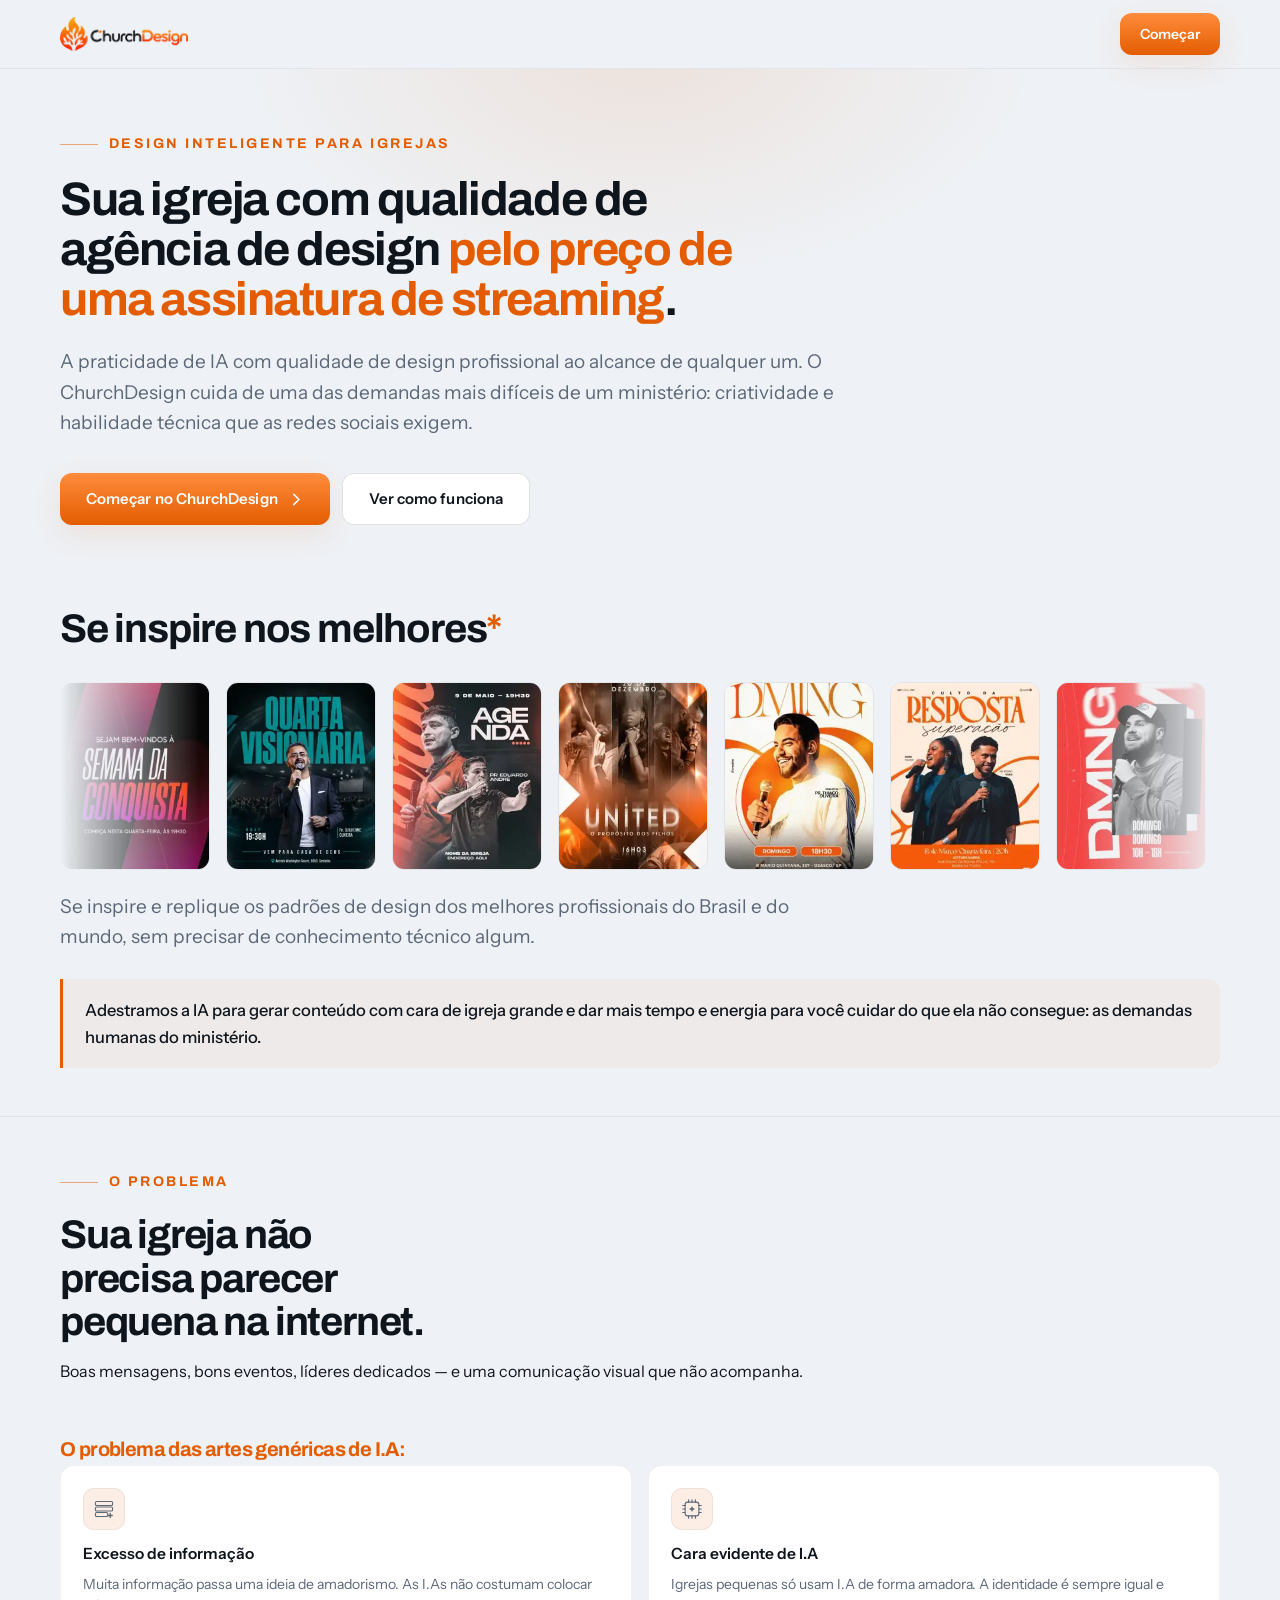
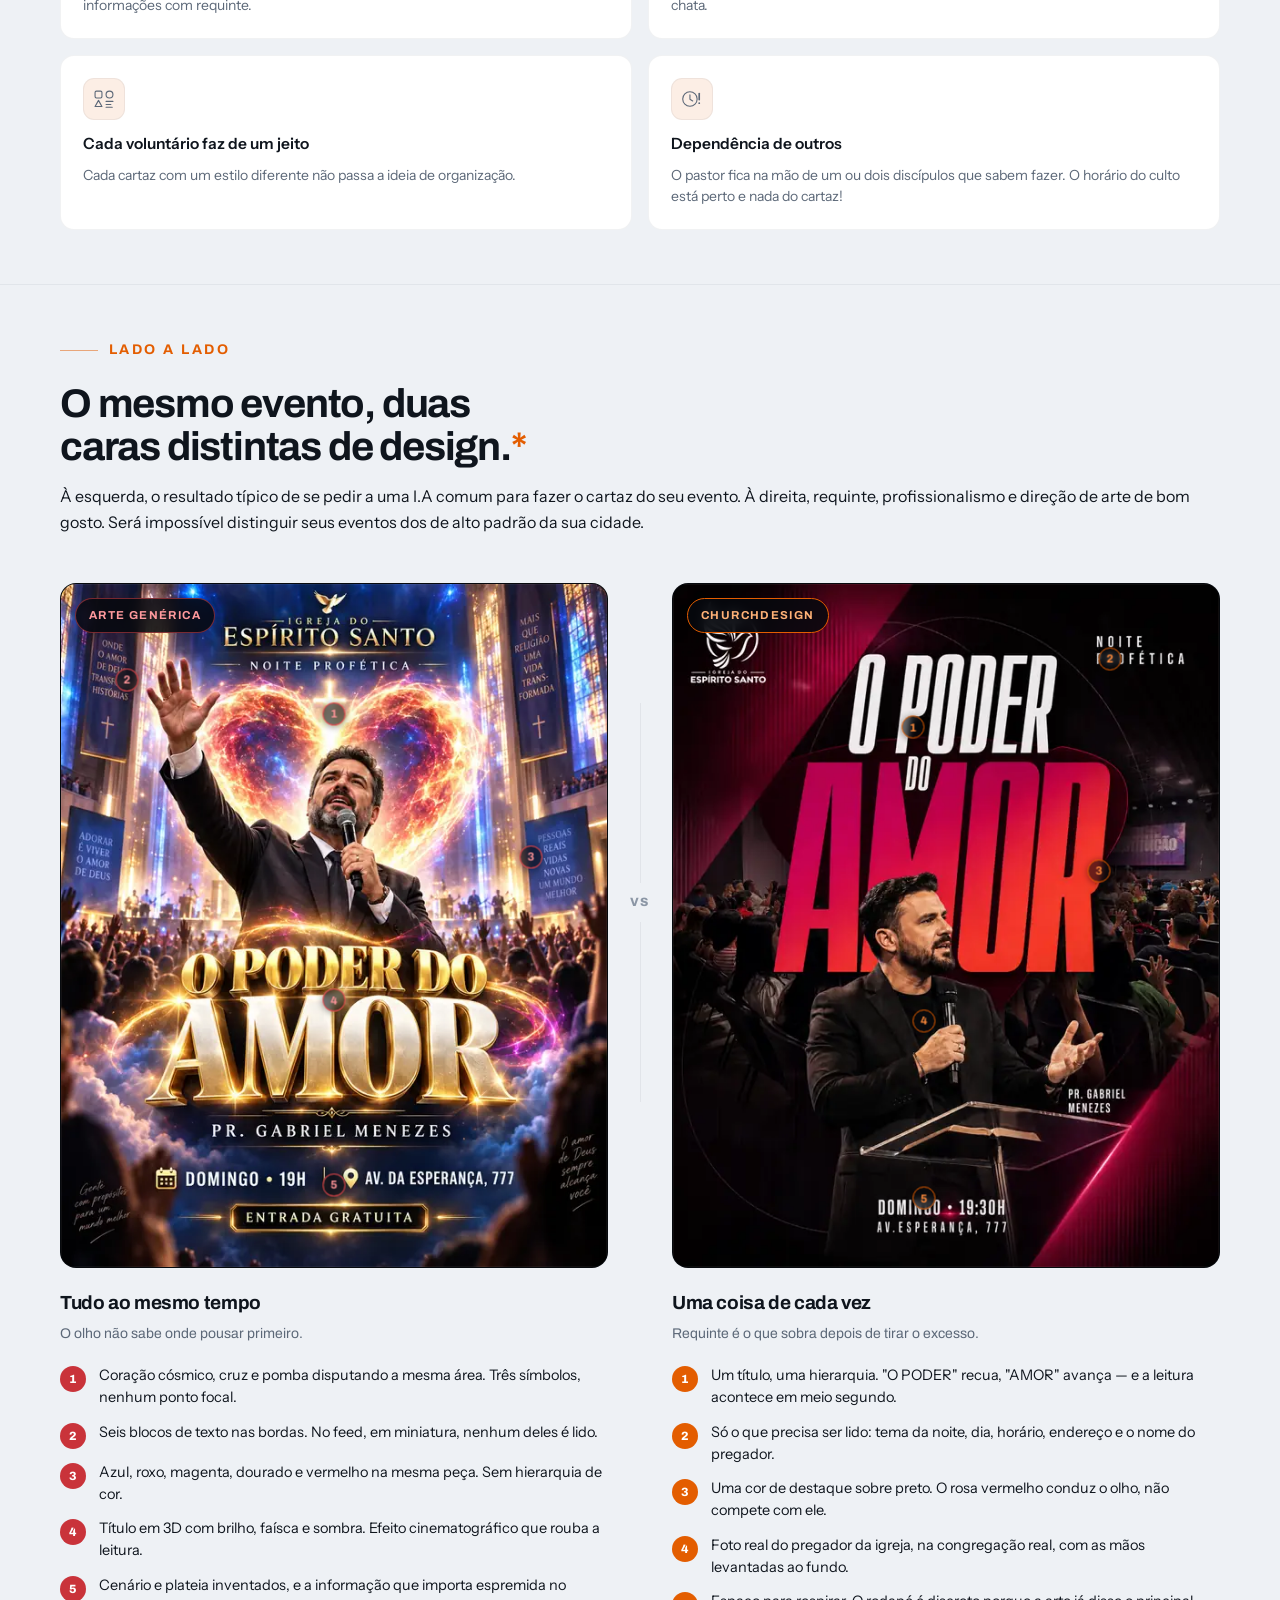
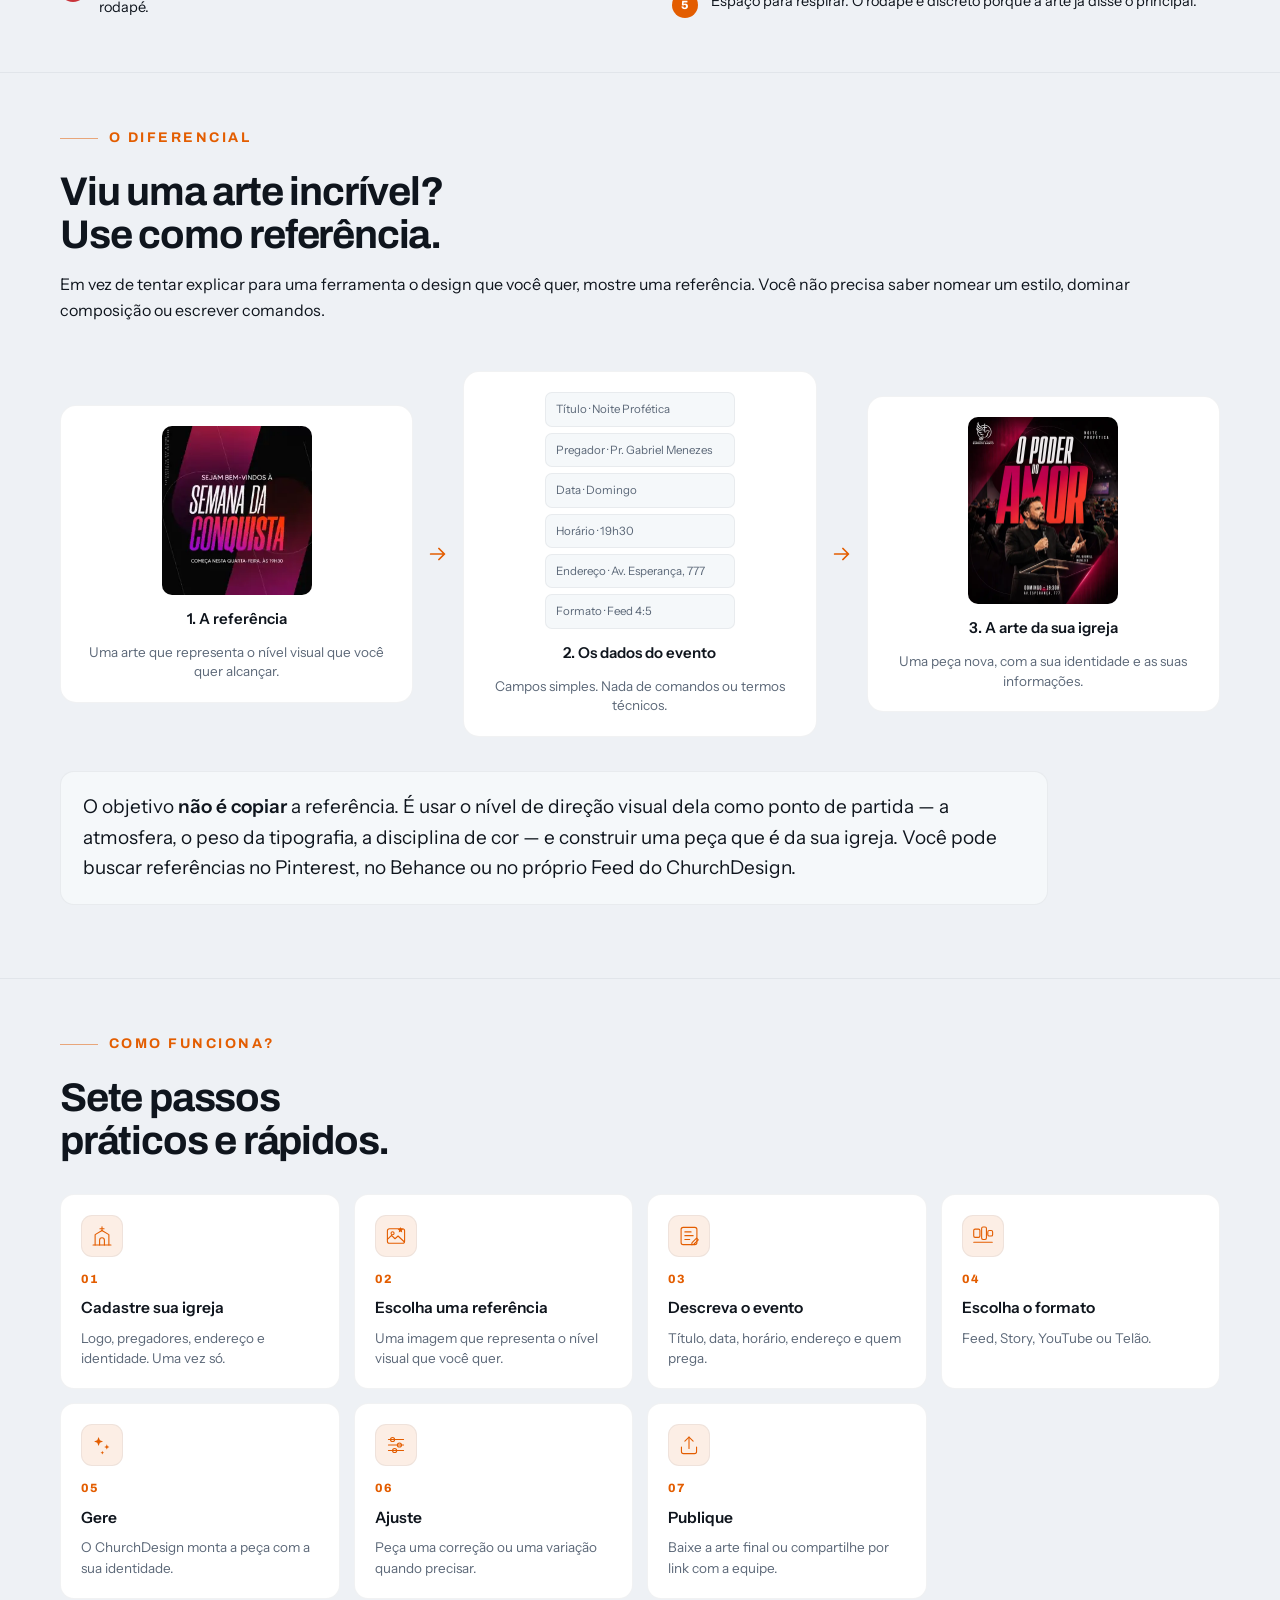
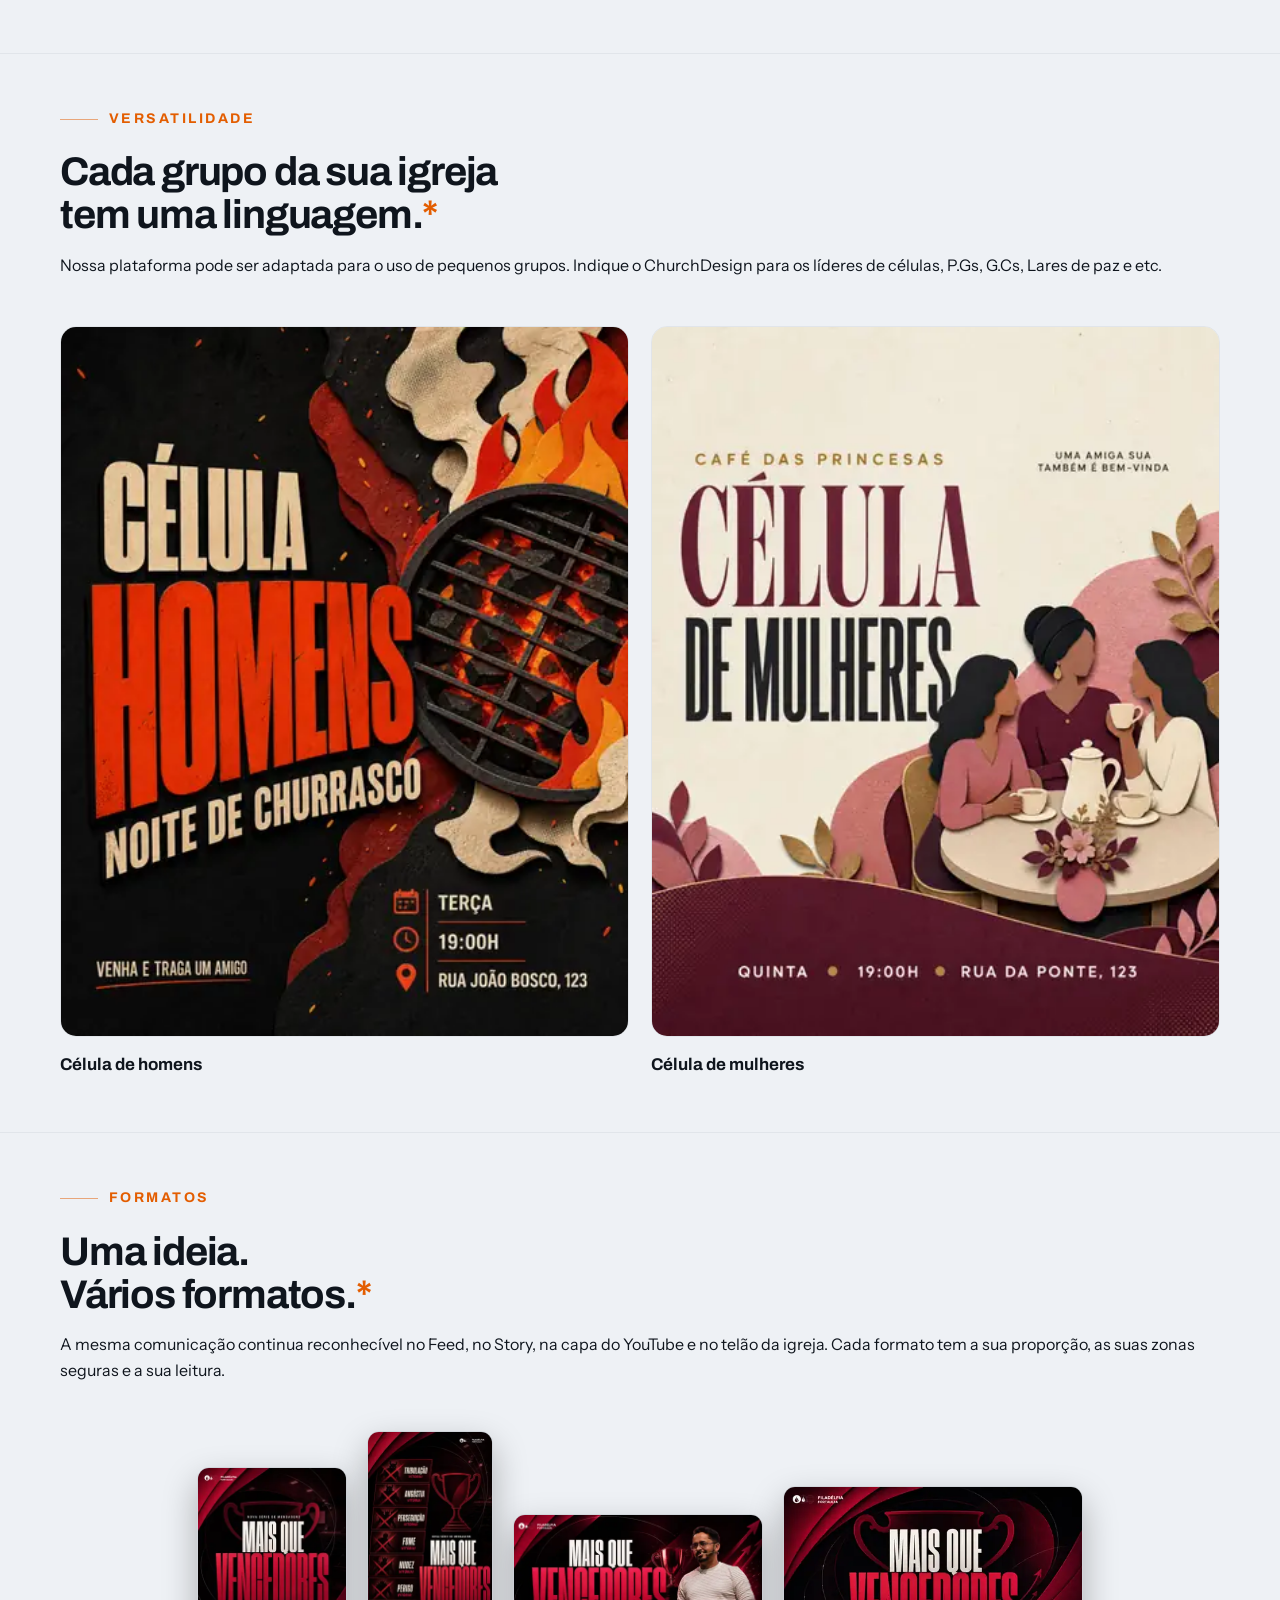
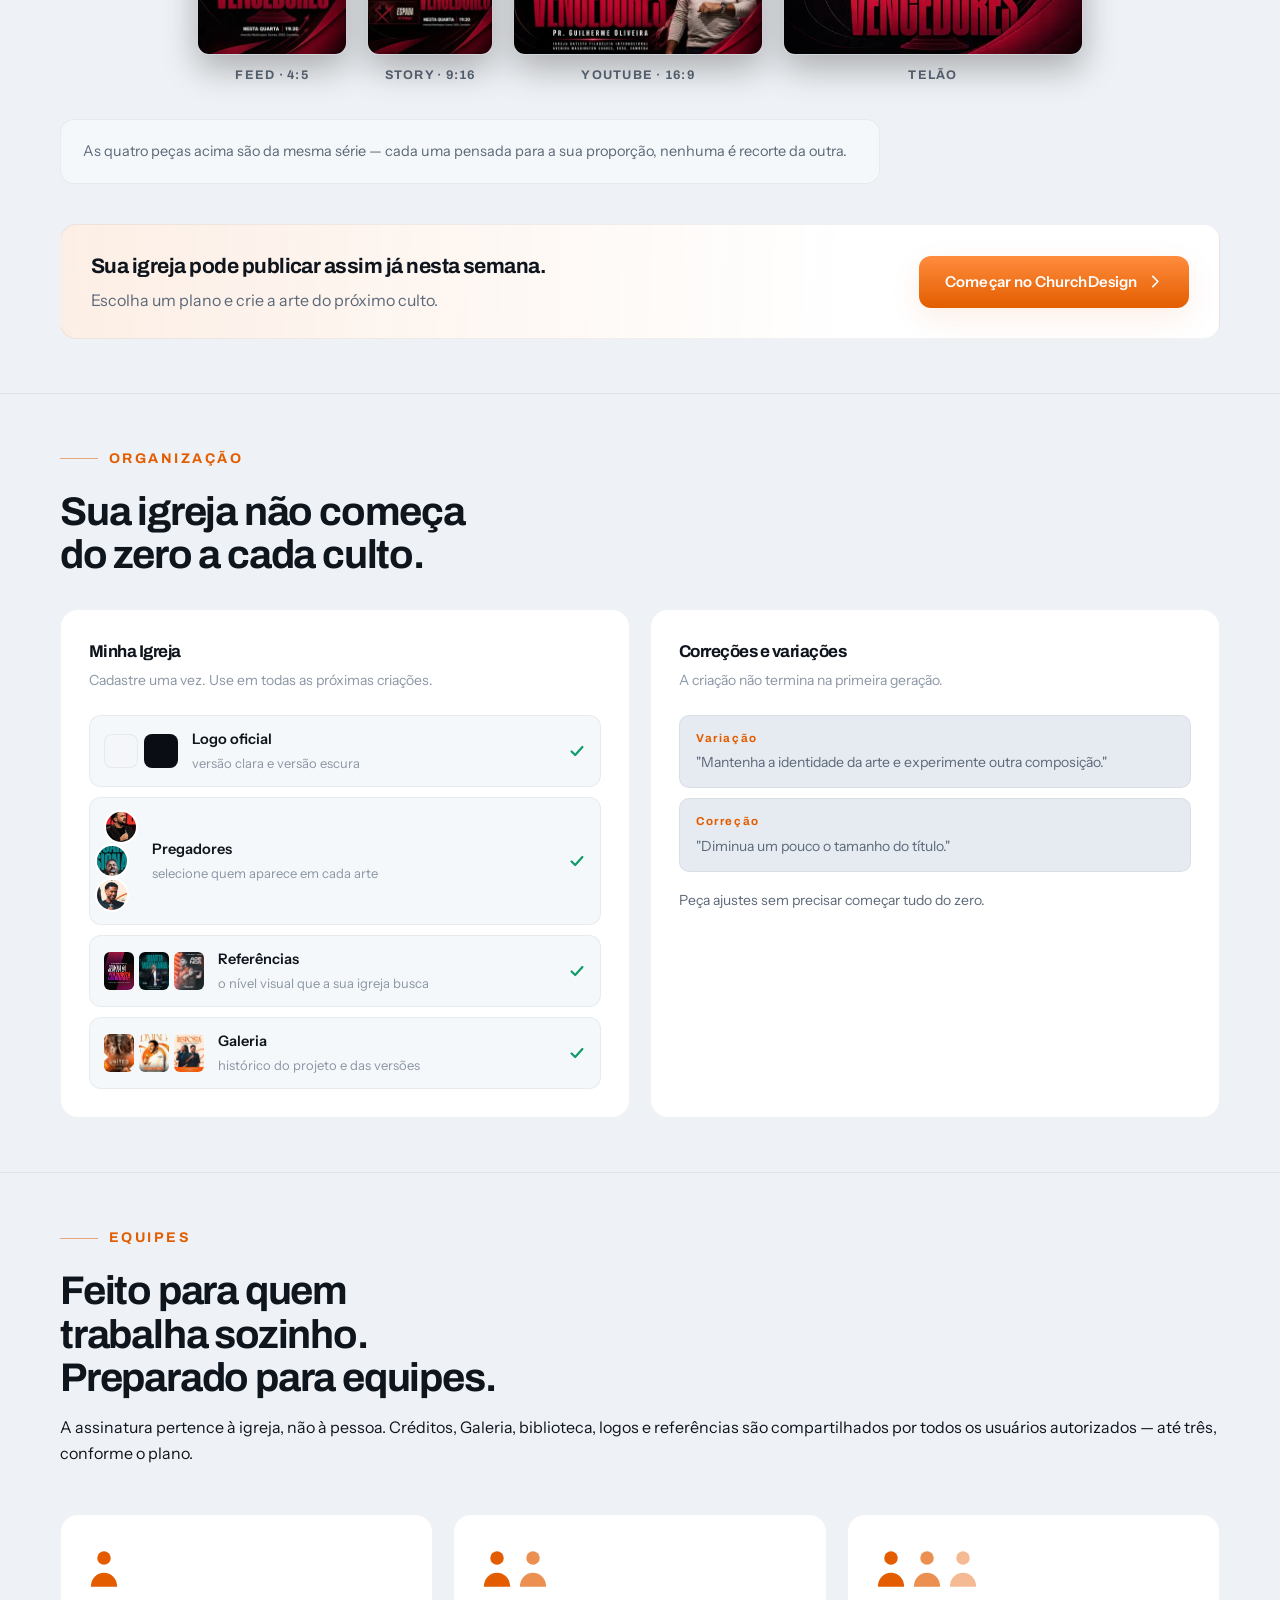
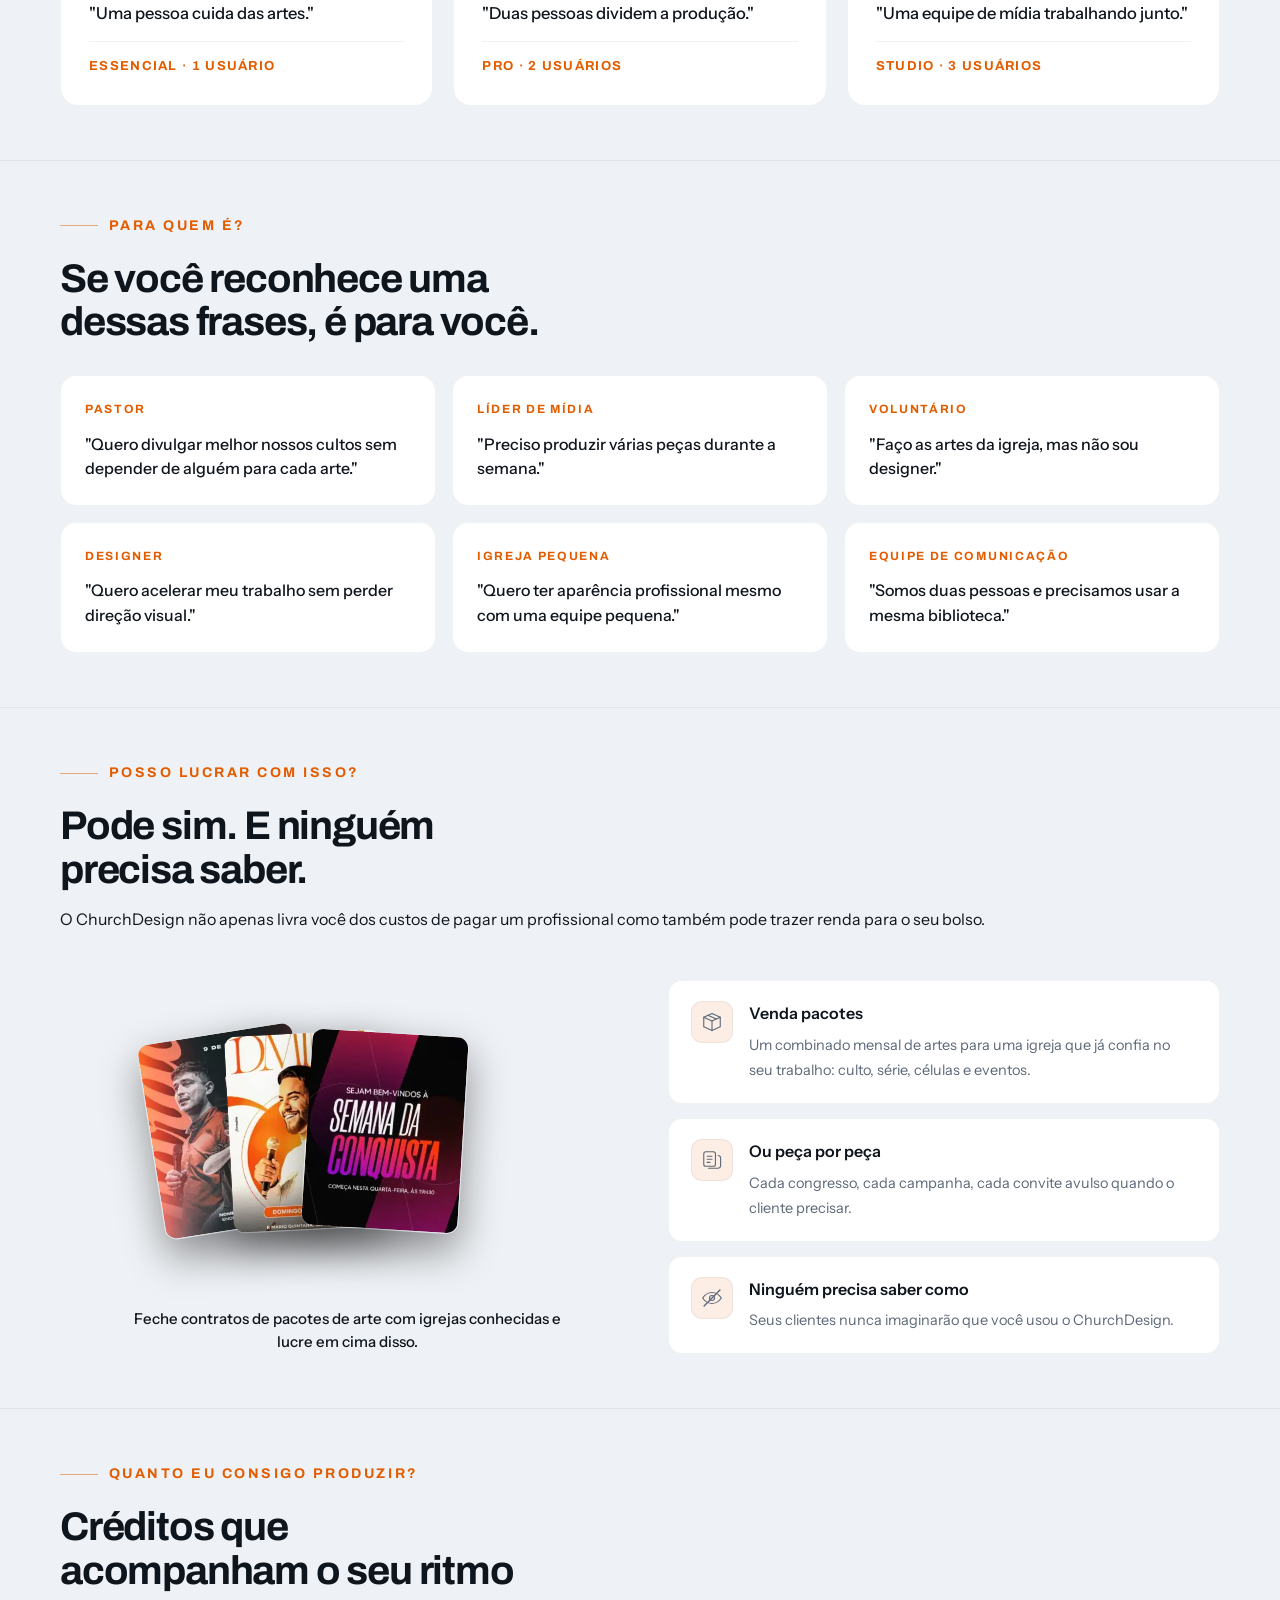
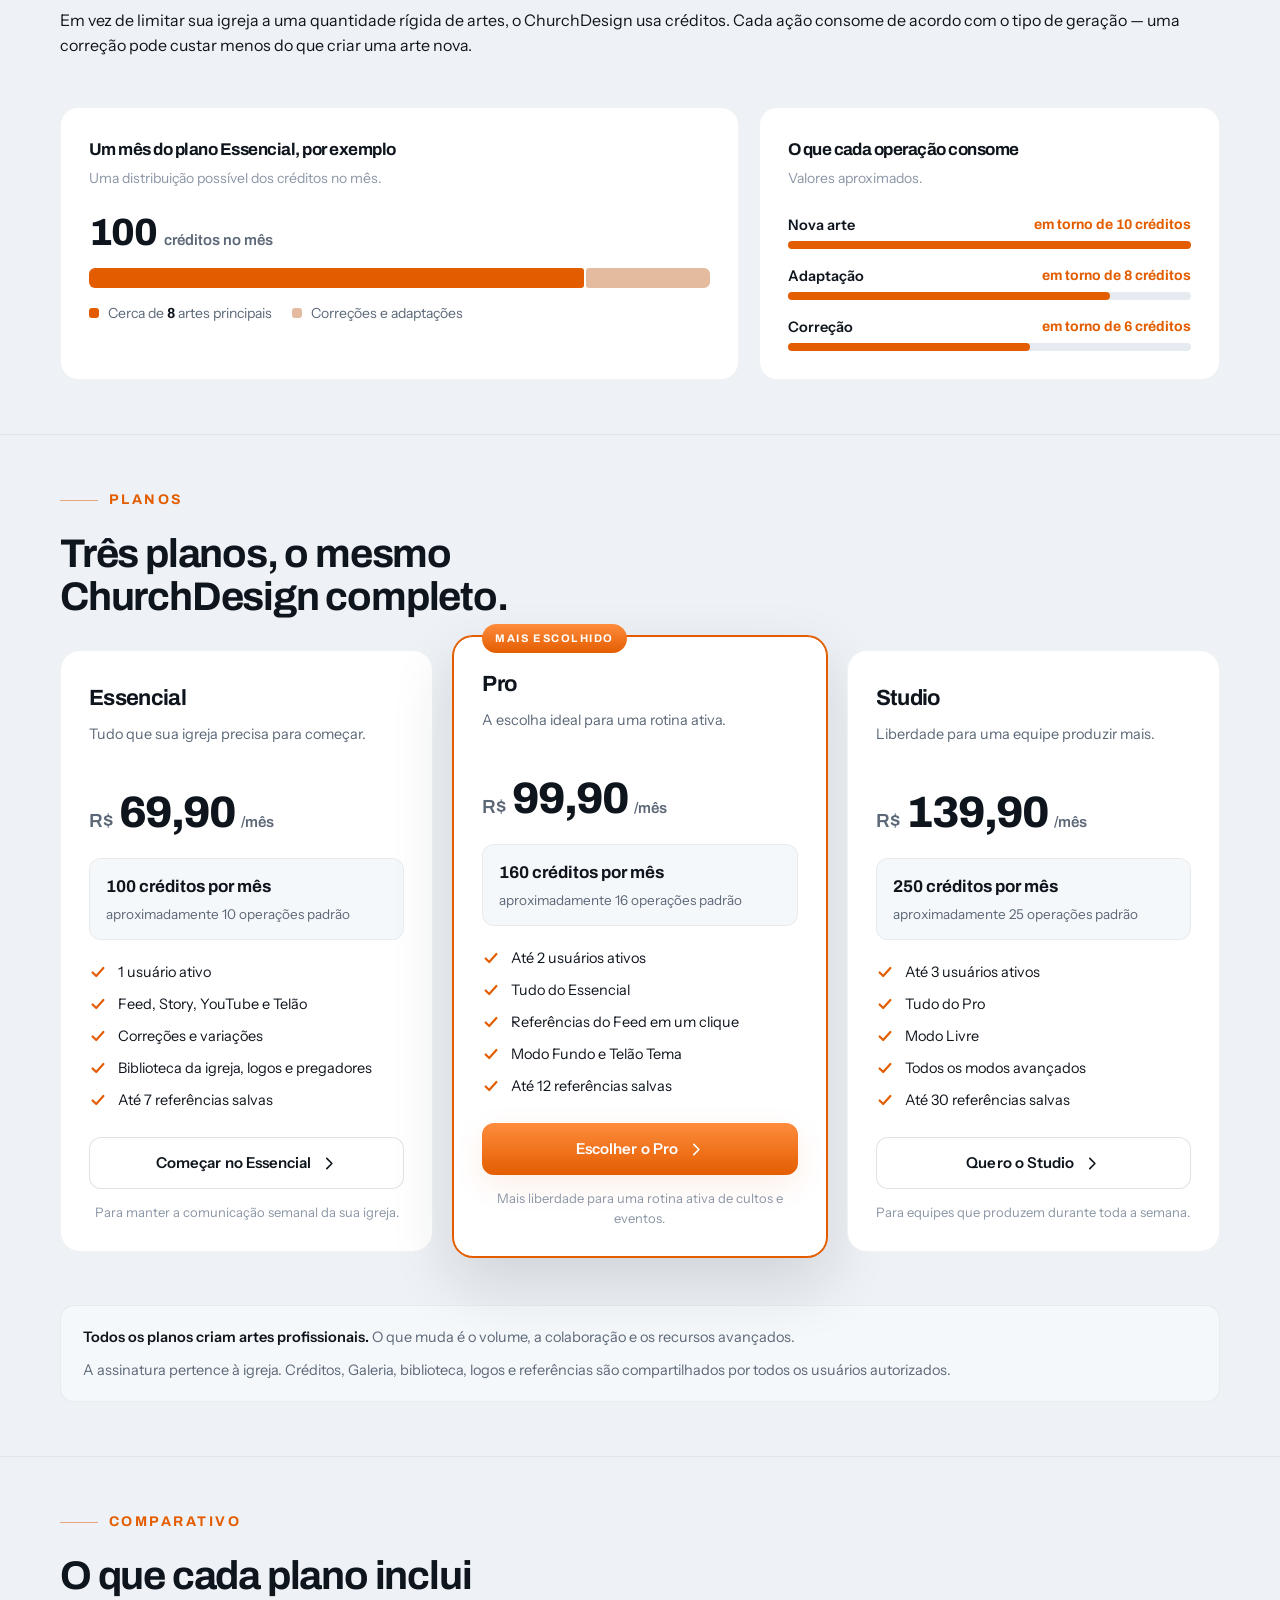
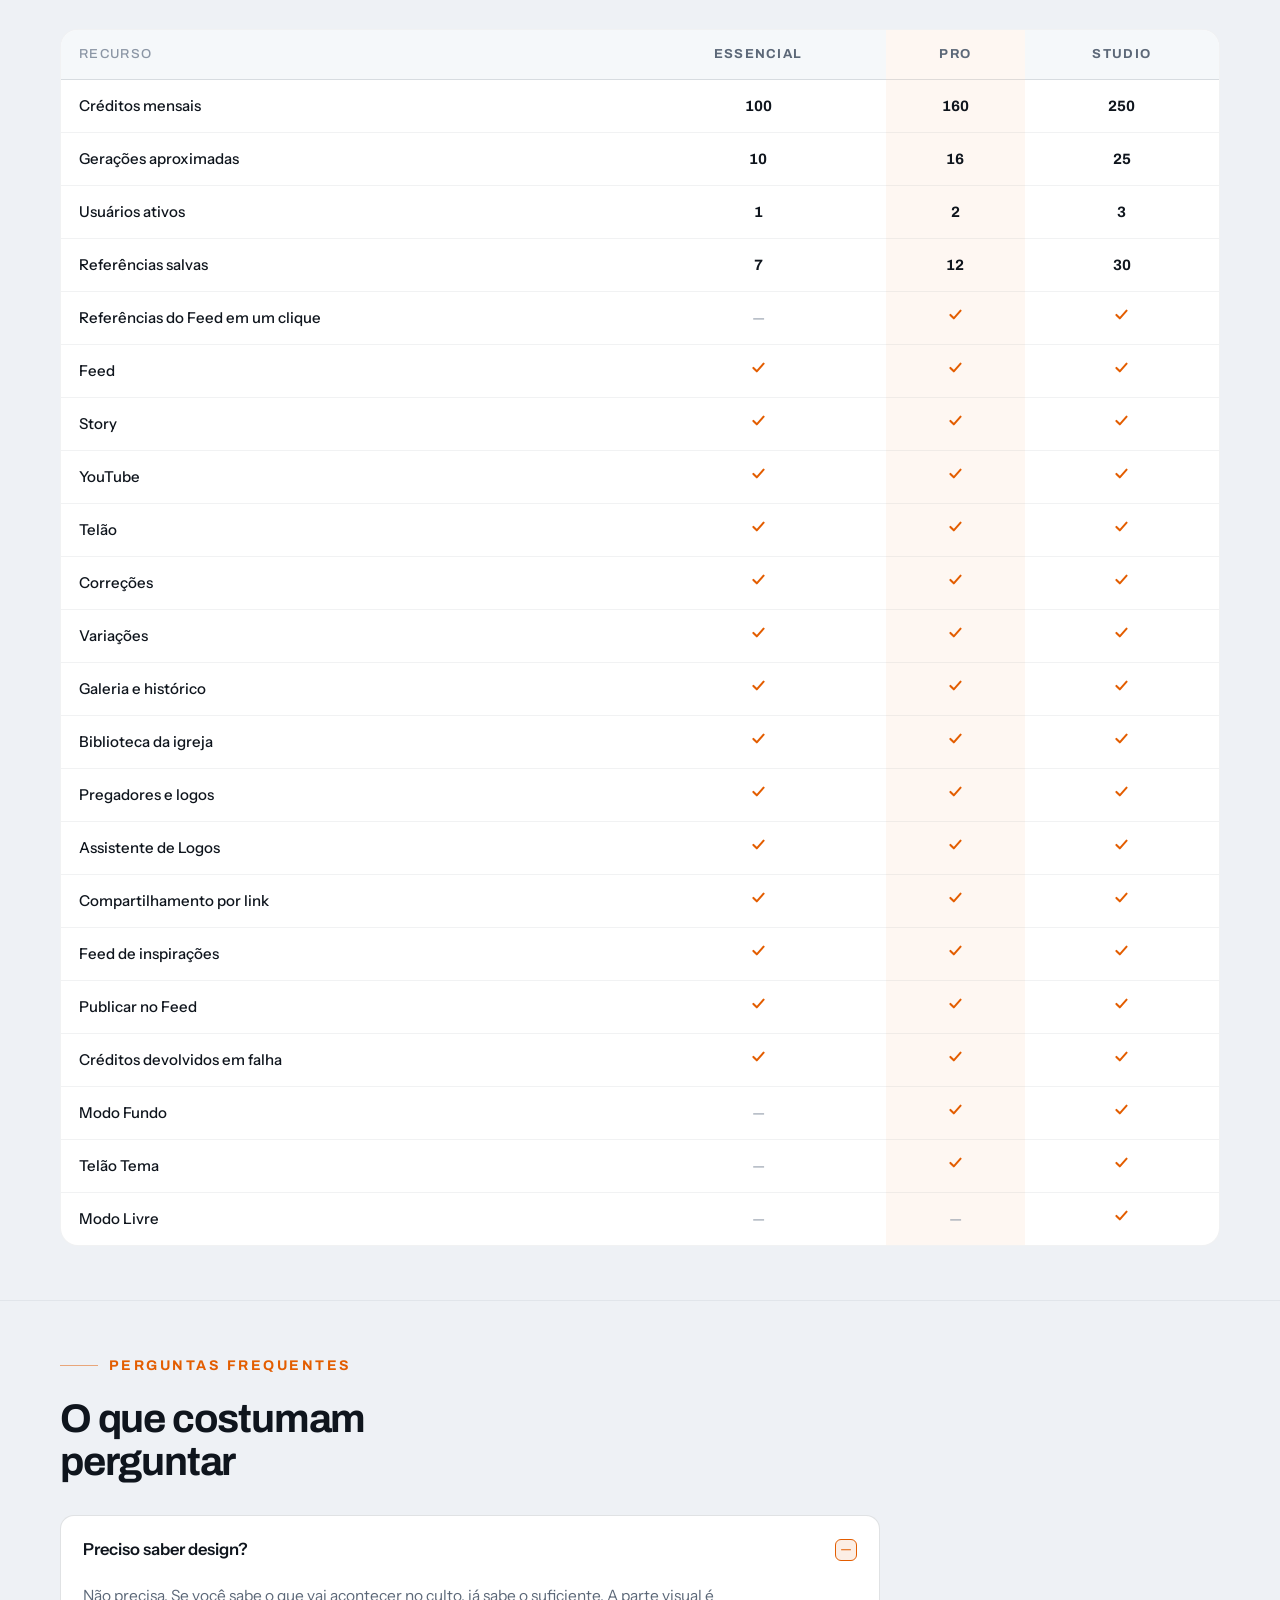
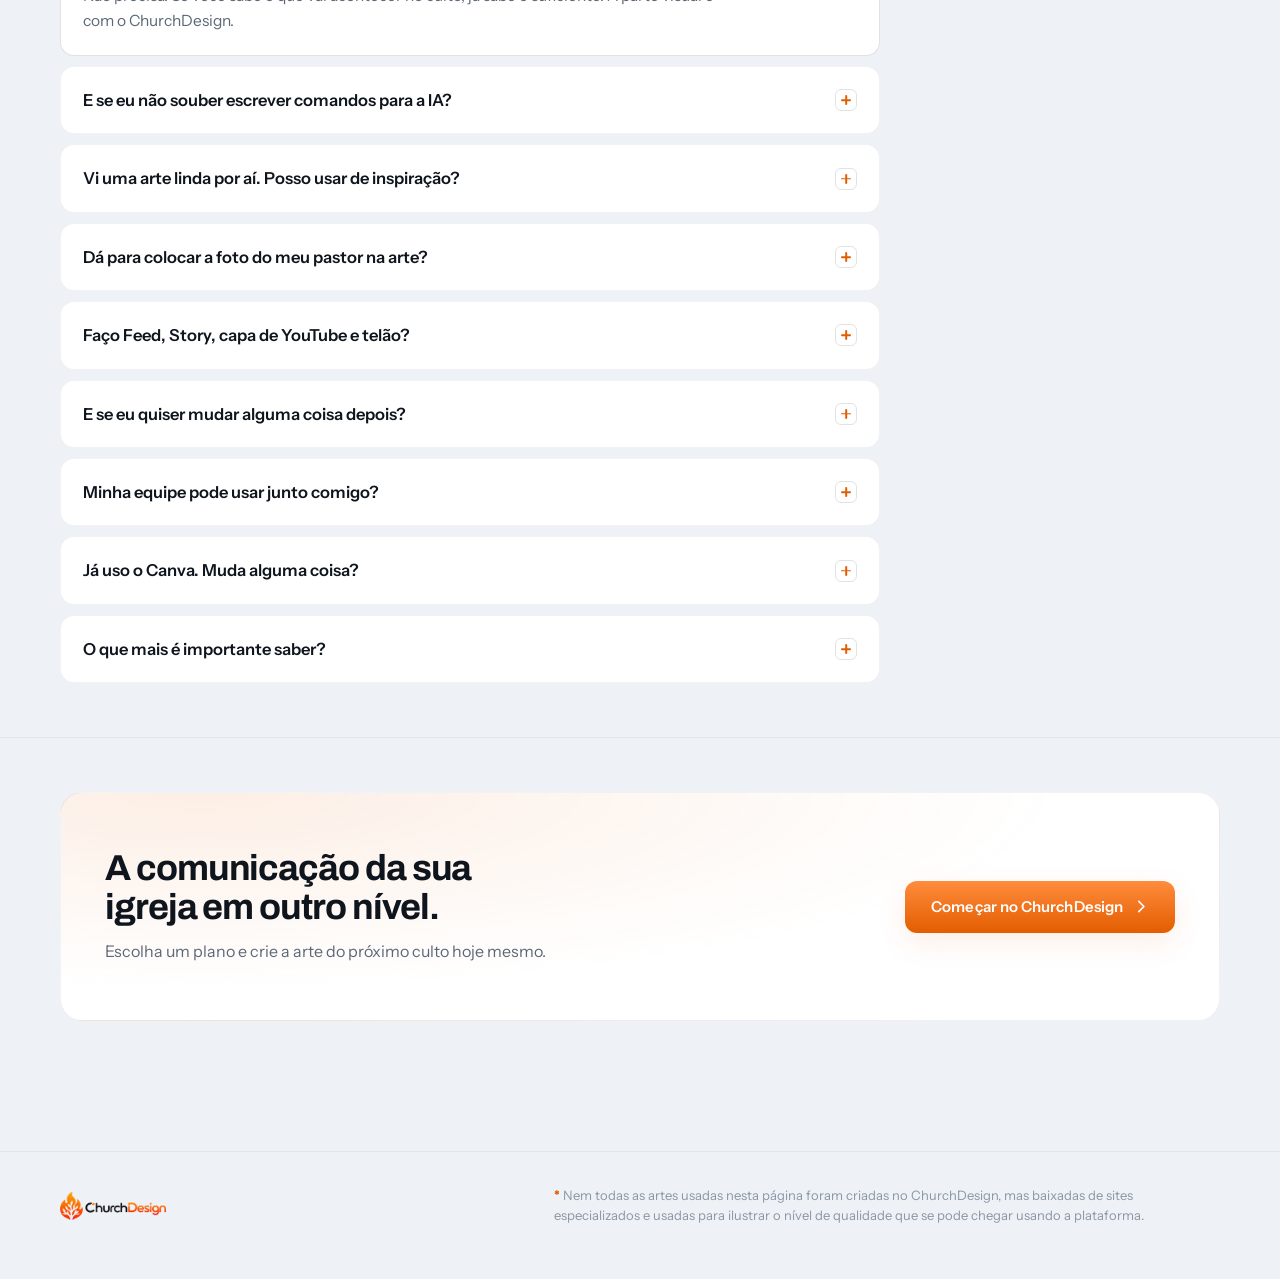
==== commit 2292a885: "Update index.html" ====
--- a/planos/index.html
+++ b/planos/index.html
@@ -123,10 +123,14 @@
 
 /* faixa de artes */
 .cdp-strip{margin-top:32px;position:relative;overflow:hidden;-webkit-mask-image:linear-gradient(90deg,transparent,#000 12%,#000 88%,transparent);mask-image:linear-gradient(90deg,transparent,#000 12%,#000 88%,transparent)}
-.cdp-strip-track{display:flex;gap:16px;width:max-content;animation:cdp-slide 46s linear infinite}
+.cdp-strip-track{
+  display:flex;gap:16px;width:max-content;
+  will-change:transform;transform:translateZ(0);backface-visibility:hidden;
+  animation:cdp-slide 46s linear infinite;
+}
 .cdp-strip img{
-  display:block;width:150px;aspect-ratio:4/5;object-fit:cover;border-radius:12px;
-  border:1px solid var(--cd-line-2);
+  display:block;flex:0 0 auto;width:150px;aspect-ratio:4/5;object-fit:cover;
+  border-radius:12px;border:1px solid var(--cd-line-2);
 }
 .cdp-ast{color:var(--cd-flame);font-weight:700}
 .cdp-root .cdp-strip-tit{
@@ -652,6 +656,15 @@
 .cdp-formato:nth-child(3) .cdp-fmt-txt b{font-size:17px}
 .cdp-formato:nth-child(4) .cdp-fmt-txt b{font-size:16px}
 
+/* =========================================================================
+   O carrossel de artes e a principal prova visual da pagina, entao ele
+   continua andando mesmo quando o aparelho pede movimento reduzido —
+   em ritmo mais lento. Todo o resto da pagina respeita a preferencia.
+   ========================================================================= */
+@media (prefers-reduced-motion:reduce){
+  .cdp-strip-track{animation:cdp-slide 70s linear infinite!important}
+}
+
 .cdp-vo{position:absolute;width:1px;height:1px;overflow:hidden;clip:rect(0 0 0 0);white-space:nowrap}
 </style>
 
@@ -1061,6 +1074,16 @@
 
    Checkout: ouca o clique em [data-cd-plano] (valores: essencial | pro | studio).
    ========================================================================= */
+
+/* -------------------------------------------------------------------------
+   WHATSAPP — destino dos botoes de plano.
+   Para trocar o numero, edite apenas a linha abaixo (formato 55 + DDD + numero).
+   ------------------------------------------------------------------------- */
+var WHATSAPP='5585981707030';
+function zap(plano){
+  return 'https://wa.me/'+WHATSAPP+'?text='+
+    encodeURIComponent('Olá, tenho interesse no ChurchDesign. Me fale mais sobre o plano '+plano);
+}
 
 var PLANOS=[
   {
@@ -1239,7 +1262,7 @@
 
 /* faixa de artes do topo */
 (function(){
-  var b=ARTES.map(function(s){return '<img src="'+s+'" alt="" loading="lazy" decoding="async">';}).join('');
+  var b=ARTES.map(function(s){return '<img src="'+s+'" alt="" decoding="async">';}).join('');
   fill('cdpStrip',b+b);
 })();
 
@@ -1320,8 +1343,8 @@
       '<span>aproximadamente '+p.operacoes+' operações padrão</span></div>'+
     '<ul class="cdp-lista">'+p.beneficios.map(function(b){
         return '<li>'+SVG.check+'<span>'+b+'</span></li>';}).join('')+'</ul>'+
-    '<button type="button" class="cdp-btn '+(p.destaque?'cdp-solid':'cdp-outline')+'" data-cd-plano="'+p.id+'">'+
-      p.cta+SVG.seta+'</button>'+
+    '<a class="cdp-btn '+(p.destaque?'cdp-solid':'cdp-outline')+'" data-cd-plano="'+p.id+'"'+
+      ' href="'+zap(p.nome)+'" target="_blank" rel="noopener">'+p.cta+SVG.seta+'</a>'+
     '<p class="cdp-sub">'+p.sub+'</p></article>';
 }).join(''));
 
